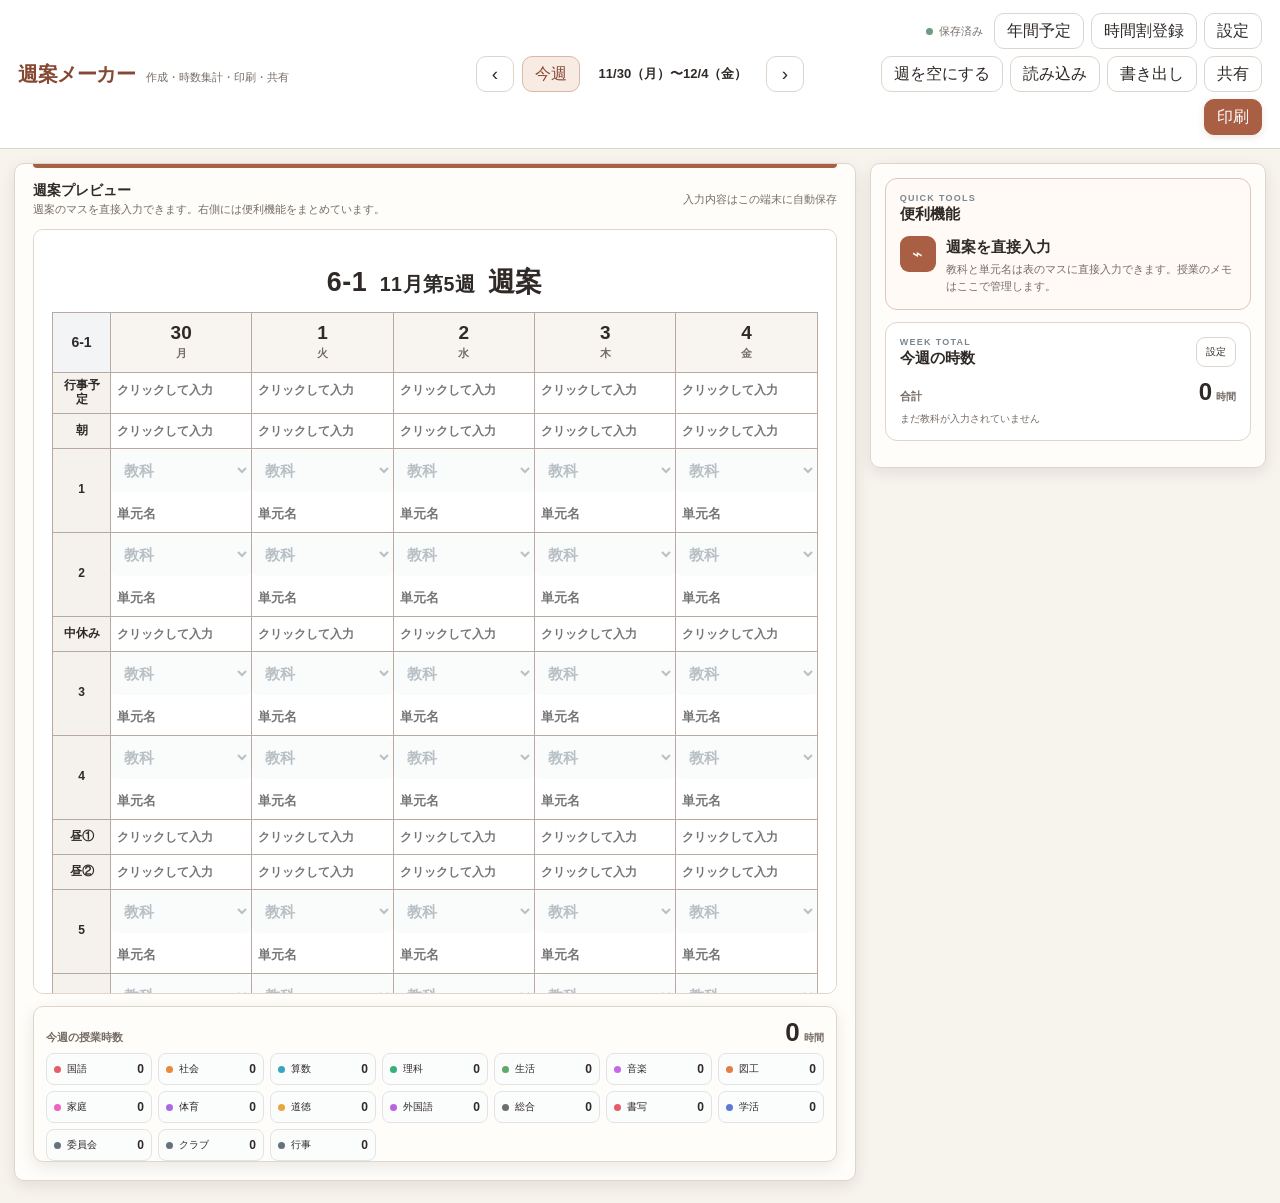
==== index.html @ 14946fae "年間予定ボタンと登録画面を追加" ====
<!DOCTYPE html>
<html lang="ja">
<head>
  <meta charset="UTF-8">
  <link rel="stylesheet" href="https://tt-sensei.github.io/edu-effects/css/edu-effects.css">
  <link rel="stylesheet" href="https://tt-sensei.github.io/edu-effects/css/edu-editorial.css">
  <link rel="stylesheet" href="https://tt-sensei.github.io/edu-effects/css/edu-decorations.css">
  <meta name="viewport" content="width=device-width, initial-scale=1.0">
  <meta name="description" content="先生のための週案作成・時数集計・印刷・共有・保存ツール">
  <title>週案メーカー | TT-sensei</title>
  <link rel="stylesheet" href="styles.css">
</head>
<body class="edu-app edu-style-editorial">
  <header class="app-header edu-header">
    <div class="brand">
      <h1>週案メーカー</h1>
      <span>作成・時数集計・印刷・共有</span>
    </div>

    <div class="week-nav" aria-label="週の移動">
      <button id="prevWeek" class="arrow" type="button" aria-label="前の週">‹</button>
      <button id="todayButton" class="today" type="button">今週</button>
      <div id="currentWeekLabel" class="week-label">読み込み中</div>
      <button id="nextWeek" class="arrow" type="button" aria-label="次の週">›</button>
    </div>

    <div class="header-actions">
      <span class="status-dot"><span id="saveStatus">保存済み</span></span>
      <button id="annualButton" class="header-button" type="button">年間予定</button>
      <button id="timetableButton" class="header-button" type="button">時間割登録</button>
      <button id="openSettingsHeader" class="header-button" type="button">設定</button>
      <button id="newWeekButton" class="header-button" type="button">週を空にする</button>
      <button id="importButton" class="header-button" type="button">読み込み</button>
      <button id="exportButton" class="header-button" type="button">書き出し</button>
      <button id="shareButton" class="header-button" type="button">共有</button>
      <button id="printButton" class="header-button primary" type="button">印刷</button>
      <input id="importInput" type="file" accept=".json,application/json" hidden>
    </div>
  </header>

  <main class="workspace">
    <section class="preview-panel edu-card" aria-label="週案プレビュー">
      <div class="preview-top">
        <div>
          <h2>週案プレビュー</h2>
          <p>週案のマスを直接入力できます。右側には便利機能をまとめています。</p>
        </div>
        <div class="preview-tools">入力内容はこの端末に自動保存</div>
      </div>

      <div id="planPreview" class="plan-preview-wrap"></div>
      <div id="summaryArea" class="summary-area"></div>
    </section>

    <aside class="settings-panel edu-card" aria-label="便利機能">
      <div id="editorPanel" class="editor-panel"></div>
    </aside>
  </main>

  <div id="timetableModal" class="timetable-modal hidden"></div>

  <div id="settingsModal" class="settings-modal hidden" role="dialog" aria-modal="true" aria-labelledby="settingsTitle">
    <div id="settingsContent" class="settings-dialog"></div>
  </div>

  <div id="annualModal" class="settings-modal hidden" role="dialog" aria-modal="true" aria-labelledby="annualTitle">
    <div id="annualContent" class="settings-dialog"></div>
  </div>

  <div id="shareModal" class="share-modal hidden" role="dialog" aria-modal="true" aria-labelledby="shareTitle">
    <div class="share-dialog">
      <div class="selection-card-head">
        <div>
          <span class="eyebrow">SHARE</span>
          <h2 id="shareTitle">この週案を共有</h2>
        </div>
        <button id="shareClose" class="ghost-button" type="button">閉じる</button>
      </div>
      <p>共有URLには、現在の週案データを含めています。相手がURLを開くと、その内容を表示できます。</p>
      <textarea id="shareURL" class="share-url" readonly></textarea>
      <div class="dialog-actions">
        <button id="shareCopy" class="header-button primary" type="button">URLをコピー</button>
      </div>
    </div>
  </div>

  <script src="js/data.js"></script>
  <script src="js/state.js"></script>
  <script src="js/render.js"></script>
  <script src="js/editor.js"></script>
  <script src="js/timetable.js"></script>
  <script src="js/file.js"></script>
  <script src="js/share.js"></script>
  <script src="js/app.js"></script>
</body>
</html>
---- styles.css ----
:root {
  --bg: var(--edu-bg, #f7f3ed);
  --panel: var(--edu-surface, #fffdf9);
  --panel-soft: var(--edu-primary-soft, #f8ebe4);
  --ink: var(--edu-ink, #2f2a27);
  --muted: var(--edu-muted, #756c66);
  --line: var(--edu-line, #ded5cc);
  --line-strong: #b8aaa0;
  --accent: var(--edu-primary, #a95f43);
  --accent-dark: var(--edu-primary-dark, #854833);
  --accent-soft: var(--edu-primary-soft, #f8ebe4);
  --focus: #fbf1eb;
  --radius: var(--edu-radius-md, 10px);
  --shadow: var(--edu-shadow-md, 0 5px 15px rgb(58 45 35 / 10%));
}

* { box-sizing: border-box; }

html, body {
  margin: 0;
  min-height: 100%;
  background: var(--bg);
  color: var(--ink);
  font-family: -apple-system, BlinkMacSystemFont, "Hiragino Kaku Gothic ProN", "Yu Gothic", "YuGothic", Meiryo, sans-serif;
}

body { min-width: 320px; }

button, input, select, textarea {
  font: inherit;
}

button { cursor: pointer; }

.app-header {
  color: var(--ink);
  position: sticky;
  top: 0;
  z-index: 20;
  display: grid;
  grid-template-columns: 1fr auto 1fr;
  align-items: center;
  gap: 16px;
  padding: 13px 18px;
  background: rgba(255,255,255,0.96);
  border-bottom: 1px solid var(--line);
  backdrop-filter: blur(12px);
}

.brand {
  display: flex;
  align-items: baseline;
  gap: 10px;
  min-width: 0;
}

.brand h1 {
  margin: 0;
  font-size: 20px;
  letter-spacing: -.02em;
  color: var(--accent-dark);
}

.brand span {
  color: var(--muted);
  font-size: 11px;
}

.week-nav {
  display: flex;
  align-items: center;
  gap: 8px;
}

.week-nav button,
.header-button {
  border: 1px solid var(--line);
  background: #fff;
  color: var(--ink);
  border-radius: 10px;
  min-height: 36px;
  padding: 0 12px;
}

.week-nav .arrow {
  width: 38px;
  padding: 0;
  font-size: 19px;
}

.week-nav .week-label {
  min-width: 170px;
  text-align: center;
  font-size: 13px;
  font-weight: 700;
}

.week-nav .today.active {
  color: var(--accent-dark);
  background: var(--accent-soft);
  border-color: #d8b9a7;
}

.header-actions {
  justify-self: end;
  display: flex;
  gap: 7px;
  flex-wrap: wrap;
  justify-content: end;
}

.header-button.primary {
  background: var(--accent);
  color: #fff;
  border-color: var(--accent);
  box-shadow: 0 2px 7px rgb(133 72 51 / 15%);
}

.header-button:hover,
.week-nav button:hover {
  border-color: #c7b6aa;
  background: #fffaf6;
}

.header-button.primary:hover {
  background: var(--accent-dark);
  border-color: var(--accent-dark);
}

.status-dot {
  display: inline-flex;
  align-items: center;
  gap: 6px;
  color: var(--muted);
  font-size: 11px;
  margin-right: 4px;
}

.status-dot::before {
  content: "";
  width: 7px;
  height: 7px;
  border-radius: 50%;
  background: #6b9d7e;
}

.workspace {
  width: min(1800px, calc(100% - 28px));
  margin: 14px auto 22px;
  display: grid;
  grid-template-columns: minmax(0, 2.04fr) minmax(340px, 0.96fr);
  gap: 14px;
  align-items: start;
}

.preview-panel,
.settings-panel {
  min-width: 0;
  background: var(--panel);
  border: 1px solid var(--line);
  border-radius: var(--radius);
  box-shadow: var(--shadow);
}

.preview-panel {
  position: relative;
  padding: 18px;
  overflow: hidden;
}

.preview-panel::before {
  content: "";
  position: absolute;
  top: 0;
  left: 18px;
  right: 18px;
  height: 4px;
  border-radius: 0 0 5px 5px;
  background: var(--accent);
}

.preview-panel > * {
  position: relative;
  z-index: 1;
}

.preview-top {
  display: flex;
  justify-content: space-between;
  gap: 12px;
  align-items: center;
  margin-bottom: 12px;
}

.preview-top h2 {
  margin: 0;
  font-size: 14px;
}

.preview-top p {
  margin: 2px 0 0;
  color: var(--muted);
  font-size: 11px;
}

.preview-tools {
  color: var(--muted);
  font-size: 11px;
}

.plan-preview-wrap {
  overflow: auto;
  max-height: calc(100vh - 135px);
  border: 1px solid var(--line);
  border-radius: 10px;
  background: var(--panel);
  box-shadow: inset 0 0 0 1px rgb(255 255 255 / 35%);
}

.print-sheet {
  width: 100%;
  margin: 0 auto;
  background: #fff;
  padding: 18px;
  border-radius: 8px;
}

.plan-heading {
  position: relative;
  padding: 4px 8px 14px;
}

.plan-heading h1 {
  margin: 0;
  text-align: center;
  font-size: clamp(24px, 2.1vw, 42px);
  line-height: 1.15;
  letter-spacing: .02em;
  font-weight: 800;
}

.plan-heading h1 span {
  font-size: .73em;
  font-weight: 600;
  margin: 0 .22em;
}

.plan-heading h1 strong {
  font-weight: 800;
}

.plan-kicker {
  min-height: 15px;
  color: var(--muted);
  font-size: 11px;
  text-align: left;
}

.teacher-name {
  text-align: right;
  color: var(--muted);
  font-size: 11px;
  margin-top: 2px;
}

.table-wrap {
  width: 100%;
  overflow: auto;
}

.weekly-table {
  border-collapse: collapse;
  width: 100%;
  table-layout: fixed;
  min-width: 760px;
  background: #fff;
}

.weekly-table th,
.weekly-table td {
  border: 1px solid var(--line-strong);
  padding: 0;
}

.corner-head {
  width: 58px;
  background: #f2f4f5;
}

.plan-mini-title {
  font-size: 14px;
  font-weight: 800;
}

.date-head {
  height: 60px;
  background: #f8f5f1;
}

.date-number {
  font-size: 19px;
  font-weight: 800;
  line-height: 1.05;
}

.date-week {
  color: var(--muted);
  font-size: 11px;
  margin-top: 3px;
  font-weight: 700;
}

.row-label {
  width: 58px;
  background: #f5f1ec;
  font-size: 12px;
  font-weight: 800;
  vertical-align: middle;
  text-align: center;
  line-height: 1.15;
  padding: 6px !important;
}

.plan-row {
  min-height: 66px;
}

.row-event .plan-cell,
.row-notice .plan-cell { min-height: 60px; }

.row-morning .plan-cell,
.row-break .plan-cell,
.row-lunch1 .plan-cell,
.row-lunch2 .plan-cell { min-height: 46px; }

.row-lesson .plan-cell { height: 84px; }

.row-items .plan-cell { height: 68px; }

.row-time .plan-cell { height: 48px; }

.plan-cell {
  position: relative;
  vertical-align: top;
  background: #fff;
  transition: background .12s, box-shadow .12s;
}

.cell-click-area {
  position: relative;
  min-height: 100%;
  height: 100%;
  padding: 7px 8px;
}

.plan-cell:hover {
  background: #fbfcfd;
}

.plan-cell.selected-cell {
  background: var(--focus);
  box-shadow: inset 0 0 0 2px var(--accent);
  z-index: 1;
}

.cell-main-line {
  min-height: 23px;
}

.subject-pill {
  display: inline-flex;
  align-items: center;
  justify-content: center;
  min-height: 24px;
  max-width: 96%;
  padding: 2px 10px;
  border-radius: 999px;
  border: 1px solid color-mix(in srgb, var(--subject-color), #ffffff 70%);
  background: color-mix(in srgb, var(--subject-color), #ffffff 90%);
  color: var(--subject-color);
  font-size: 12px;
  font-weight: 800;
  white-space: nowrap;
}

.unit-name {
  margin-top: 6px;
  font-size: 13px;
  line-height: 1.35;
  font-weight: 700;
  overflow-wrap: anywhere;
}

.lesson-note {
  margin-top: 3px;
  color: var(--muted);
  font-size: 10px;
  line-height: 1.35;
  overflow-wrap: anywhere;
}

.text-value,
.time-value {
  font-size: 13px;
  line-height: 1.45;
  font-weight: 650;
  white-space: normal;
  overflow-wrap: anywhere;
}

.time-value {
  text-align: center;
  font-size: 17px;
  font-weight: 800;
}

.placeholder {
  color: #aab2b8;
  font-weight: 500;
}

.cell-plus {
  position: absolute;
  top: 5px;
  right: 6px;
  color: #aeb6bb;
  font-size: 13px;
  opacity: 0;
  transition: opacity .12s;
}

.plan-cell:hover .cell-plus,
.plan-cell.selected-cell .cell-plus {
  opacity: 1;
}

.notice-footer {
  position: relative;
  display: block;
  min-height: 190px;
  margin-top: 18px;
  padding: 18px 22px 22px;
  border: 1px solid #d7c0b1;
  border-radius: 8px 12px 8px 3px;
  background: #fffaf1;
  box-shadow: 0 5px 14px rgb(58 45 35 / 8%);
  cursor: pointer;
}

.notice-board::before {
  content: "";
  position: absolute;
  top: 0;
  left: 20px;
  right: 20px;
  height: 4px;
  border-radius: 0 0 5px 5px;
  background: var(--accent);
}

.notice-board-head {
  display: flex;
  align-items: end;
  justify-content: space-between;
  gap: 14px;
  margin-bottom: 14px;
  padding-bottom: 10px;
  border-bottom: 1px solid #ead8cb;
}

.notice-board-head h2 {
  margin: 2px 0 0;
  color: var(--accent-dark);
  font-size: 19px;
  line-height: 1.15;
}

.notice-board-action {
  color: var(--muted);
  font-size: 10px;
  font-weight: 700;
}

.notice-footer-body {
  min-height: 105px;
  padding: 8px 2px;
  font-size: 17px;
  line-height: 1.85;
  font-weight: 650;
  overflow-wrap: anywhere;
}

.notice-footer-body .placeholder {
  color: #a89486;
  font-weight: 550;
}

.notice-plus {
  display: none;
}

.count-row .row-label {
  background: var(--accent-dark);
  color: #fff;
}

.count-cell {
  background: #f7f8f9;
}

.count-summary {
  min-height: 44px;
  display: flex;
  align-items: center;
  gap: 8px;
  padding: 7px 10px;
  flex-wrap: wrap;
}

.count-chip {
  display: inline-flex;
  align-items: center;
  gap: 5px;
  padding: 4px 7px;
  border: 1px solid #d9dee2;
  border-radius: 999px;
  background: #fff;
  font-size: 10px;
  font-weight: 750;
}

.count-dot {
  width: 7px;
  height: 7px;
  border-radius: 50%;
}

.count-total {
  margin-left: auto;
  font-size: 12px;
  font-weight: 850;
}

.count-empty {
  color: var(--muted);
  font-size: 10px;
}

.settings-panel {
  position: sticky;
  top: 77px;
  max-height: calc(100vh - 99px);
  overflow: auto;
}

.editor-panel {
  padding: 14px;
}

.selection-card,
.settings-section {
  border: 1px solid var(--line);
  border-radius: 12px;
  background: #fff;
  padding: 14px;
  margin-bottom: 12px;
}

.selection-card {
  background: #fffaf5;
  border-color: #dcc7b9;
}

.selection-card.empty-selection {
  display: flex;
  gap: 12px;
  align-items: flex-start;
  background: #f8f1ea;
}

.selection-icon {
  width: 36px;
  height: 36px;
  border-radius: 9px;
  display: grid;
  place-items: center;
  background: var(--accent);
  color: #fff;
  font-size: 18px;
  flex: 0 0 auto;
}

.selection-card h2,
.settings-section h2 {
  margin: 2px 0 0;
  font-size: 15px;
}

.selection-card p,
.input-help {
  margin: 7px 0 0;
  color: var(--muted);
  font-size: 11px;
  line-height: 1.55;
}

.selection-card-head,
.section-heading {
  display: flex;
  align-items: flex-start;
  justify-content: space-between;
  gap: 10px;
  margin-bottom: 12px;
}

.eyebrow {
  display: block;
  color: #7a8790;
  font-size: 9px;
  letter-spacing: .14em;
  font-weight: 850;
}

.mini-help {
  color: var(--muted);
  font-size: 10px;
  padding-top: 11px;
}

.ghost-button,
.secondary-button {
  border: 1px solid var(--line);
  border-radius: 9px;
  background: #fff;
  color: var(--ink);
  padding: 7px 9px;
  font-size: 10px;
}

.secondary-button {
  width: 100%;
  margin-top: 2px;
  background: var(--accent-soft);
  border-color: #c2d0d8;
  font-weight: 750;
}

.field {
  display: block;
  margin-bottom: 10px;
}

.field > span {
  display: block;
  color: #5f6a72;
  font-size: 10px;
  font-weight: 750;
  margin-bottom: 5px;
}

.field input,
.field select,
.field textarea {
  width: 100%;
  border: 1px solid #c9d0d5;
  border-radius: 9px;
  background: #fff;
  color: var(--ink);
  padding: 9px 10px;
  outline: none;
}

.field textarea {
  resize: vertical;
  min-height: 72px;
  line-height: 1.5;
}

.field input:focus,
.field select:focus,
.field textarea:focus {
  border-color: #7895a6;
  box-shadow: 0 0 0 3px rgba(120, 149, 166, .13);
}

.form-grid {
  display: grid;
  gap: 8px;
}

.form-grid.two {
  grid-template-columns: 1fr 1fr;
}

.weekday-grid {
  display: grid;
  grid-template-columns: repeat(7, 1fr);
  gap: 6px;
}

.toggle-chip {
  display: block;
}

.toggle-chip input {
  position: absolute;
  opacity: 0;
  pointer-events: none;
}

.toggle-chip span {
  display: flex;
  align-items: center;
  justify-content: center;
  min-height: 34px;
  border: 1px solid #d1d7db;
  border-radius: 8px;
  background: #fff;
  font-size: 11px;
  font-weight: 750;
  color: #606b73;
}

.toggle-chip input:checked + span {
  background: var(--accent);
  border-color: var(--accent);
  color: #fff;
}

.period-quick {
  display: flex;
  align-items: center;
  gap: 5px;
  flex-wrap: wrap;
  margin-bottom: 9px;
}

.period-quick > span {
  margin-right: 3px;
  color: var(--muted);
  font-size: 10px;
  font-weight: 700;
}

.quick-button {
  border: 1px solid #d2d8dc;
  background: #fff;
  border-radius: 999px;
  padding: 5px 8px;
  font-size: 9px;
  color: #5f6a72;
}

.quick-button.active {
  background: var(--accent-soft);
  border-color: #adc0cb;
  color: var(--accent);
  font-weight: 800;
}

.row-settings {
  display: grid;
  gap: 5px;
}

.row-setting {
  display: grid;
  grid-template-columns: minmax(0, 1fr) 100px;
  gap: 6px;
  align-items: center;
  padding: 5px 0;
  border-bottom: 1px solid #edf0f2;
}

.row-setting:last-child { border-bottom: 0; }

.row-setting-main {
  display: flex;
  align-items: center;
  gap: 8px;
  min-width: 0;
  font-size: 11px;
  font-weight: 700;
}

.row-setting-main input,
.check-line input {
  width: 16px;
  height: 16px;
  accent-color: var(--accent);
}

.row-fixed-label {
  color: var(--muted);
  font-size: 10px;
  text-align: right;
}

.row-label-input {
  width: 100%;
  border: 1px solid #d3d9dd;
  border-radius: 7px;
  padding: 5px 6px;
  font-size: 10px;
}

.segmented {
  display: grid;
  grid-template-columns: 1fr 1fr;
  border: 1px solid #d4dadd;
  border-radius: 9px;
  overflow: hidden;
  margin-bottom: 10px;
}

.segmented label {
  position: relative;
}

.segmented input {
  position: absolute;
  opacity: 0;
}

.segmented span {
  display: block;
  padding: 8px;
  text-align: center;
  background: #fff;
  font-size: 11px;
  font-weight: 750;
}

.segmented input:checked + span {
  background: var(--accent);
  color: #fff;
}

.check-line {
  display: flex;
  align-items: center;
  gap: 7px;
  font-size: 11px;
  font-weight: 700;
}

.summary-area {
  margin-top: 12px;
  padding-top: 12px;
  border: 1px solid var(--line);
  border-radius: 10px;
  background: var(--panel);
  padding-inline: 12px;
  box-shadow: var(--shadow);
}

.summary-total {
  display: flex;
  align-items: end;
  justify-content: space-between;
  gap: 12px;
  margin-bottom: 8px;
}

.summary-total span {
  font-size: 11px;
  color: var(--muted);
  font-weight: 700;
}

.summary-total strong {
  font-size: 26px;
  line-height: 1;
}

.summary-total small {
  margin-left: 4px;
  font-size: 10px;
  color: var(--muted);
}

.summary-grid {
  display: grid;
  grid-template-columns: repeat(auto-fill, minmax(92px, 1fr));
  gap: 6px;
}

.summary-item {
  display: flex;
  align-items: center;
  gap: 6px;
  min-height: 32px;
  border: 1px solid #e0e4e7;
  border-radius: 8px;
  padding: 5px 7px;
  background: #fbfcfc;
  font-size: 10px;
}

.summary-item strong {
  margin-left: auto;
  font-size: 12px;
}

.summary-dot {
  width: 7px;
  height: 7px;
  border-radius: 50%;
}

.summary-empty {
  color: var(--muted);
  font-size: 10px;
  padding: 6px 0;
}

.share-modal {
  position: fixed;
  inset: 0;
  z-index: 50;
  display: grid;
  place-items: center;
  padding: 18px;
  background: rgba(24, 31, 36, .48);
}

.share-modal.hidden { display: none; }

.share-dialog {
  width: min(620px, 100%);
  background: #fff;
  border-radius: 14px;
  border: 1px solid var(--line);
  box-shadow: 0 24px 60px rgba(0,0,0,.2);
  padding: 18px;
}

.share-dialog h2 {
  margin: 0;
  font-size: 17px;
}

.share-dialog p {
  color: var(--muted);
  font-size: 11px;
  line-height: 1.55;
}

.share-url {
  width: 100%;
  min-height: 84px;
  padding: 9px;
  border: 1px solid #ccd3d8;
  border-radius: 9px;
  resize: vertical;
  font-size: 10px;
}

.dialog-actions {
  display: flex;
  justify-content: end;
  gap: 7px;
  margin-top: 9px;
}

@media (max-width: 980px) {
  .app-header {
    grid-template-columns: 1fr;
    gap: 9px;
  }

  .header-actions {
    justify-self: start;
    justify-content: start;
  }

  .workspace {
    grid-template-columns: 1fr;
  }

  .settings-panel {
    position: static;
    max-height: none;
  }

  .plan-preview-wrap {
    max-height: none;
  }
}

@media (max-width: 620px) {
  .workspace { width: calc(100% - 14px); }
  .preview-panel { padding: 9px; }
  .print-sheet { padding: 10px; }
  .form-grid.two { grid-template-columns: 1fr; }
  .weekday-grid { grid-template-columns: repeat(4, 1fr); }
  .week-nav .week-label { min-width: 140px; }
}

@media print {
  html,
  body {
    background: #fff;
  }

  .app-header,
  .preview-top,
  .settings-panel,
  .summary-area {
    display: none !important;
  }

  .workspace {
    display: block;
    width: 100%;
    margin: 0;
  }

  .preview-panel {
    border: 0;
    box-shadow: none;
    padding: 0;
  }

  .plan-preview-wrap {
    overflow: visible;
    border: 0;
    max-height: none;
  }

  .print-sheet {
    width: 100%;
    padding: 4mm;
  }

  .plan-heading {
    padding-bottom: 4mm;
  }

  .plan-heading h1 {
    font-size: 23pt;
  }

  .weekly-table {
    min-width: 0;
  }

  .weekly-table th,
  .weekly-table td {
    border-color: #333;
  }

  .row-lesson .plan-cell { height: 23mm; }
  .row-items .plan-cell { height: 18mm; }
  .row-event .plan-cell { min-height: 16mm; }
  .row-morning .plan-cell,
  .row-break .plan-cell,
  .row-lunch1 .plan-cell,
  .row-lunch2 .plan-cell { min-height: 11mm; }
  .row-time .plan-cell { height: 11mm; }

  .subject-pill {
    -webkit-print-color-adjust: exact;
    print-color-adjust: exact;
  }

  .cell-plus,
  .notice-plus,
  .placeholder {
    display: none;
  }

  .unit-name {
    font-size: 10pt;
  }

  .lesson-note,
  .text-value {
    font-size: 8pt;
  }

  .time-value { font-size: 10pt; }

  .notice-footer {
    min-height: 36mm;
    margin-top: 5mm;
    padding: 5mm 6mm;
    box-shadow: none;
  }

  .notice-board-head {
    margin-bottom: 3mm;
    padding-bottom: 2.5mm;
  }

  .notice-board-head h2 {
    font-size: 14pt;
  }

  .notice-board-action {
    display: none;
  }

  .notice-footer-body {
    min-height: 22mm;
    padding: 1mm 0;
    font-size: 11pt;
    line-height: 1.7;
  }

  @page {
    size: A4 portrait;
    margin: 7mm;
  }

  html[data-orientation="landscape"] .print-sheet {
    padding: 2mm;
  }

  html[data-orientation="landscape"] .weekly-table {
    font-size: 9pt;
  }

  html[data-orientation="landscape"] .row-lesson .plan-cell {
    height: 20mm;
  }

  html[data-orientation="landscape"] .plan-heading h1 {
    font-size: 22pt;
  }

}


@media (prefers-reduced-motion: reduce) {
  .header-button:hover,
  .week-nav button:hover {
    transform: none;
  }
}


.timetable-modal {
  position: fixed;
  inset: 0;
  z-index: 80;
  display: grid;
  place-items: center;
  padding: 20px;
  background: rgb(47 42 39 / 45%);
}

.timetable-modal.hidden {
  display: none;
}

.timetable-dialog {
  width: min(1080px, 100%);
  max-height: min(820px, calc(100vh - 40px));
  overflow: auto;
  border: 1px solid #d8c9bb;
  border-radius: 14px;
  background: #fffdf9;
  box-shadow: 0 24px 70px rgb(58 45 35 / 20%);
  padding: 18px;
}

.timetable-head {
  display: flex;
  align-items: flex-start;
  justify-content: space-between;
  gap: 16px;
  padding-bottom: 14px;
  border-bottom: 1px solid var(--line);
}

.timetable-head h2 {
  margin: 2px 0 0;
  font-size: 19px;
  color: var(--accent-dark);
}

.timetable-head p {
  margin: 5px 0 0;
  color: var(--muted);
  font-size: 11px;
}

.timetable-note {
  display: flex;
  gap: 8px;
  align-items: center;
  flex-wrap: wrap;
  margin: 12px 0;
  padding: 10px 12px;
  border-left: 3px solid var(--accent);
  background: #fbf3ee;
  color: #5f544e;
  font-size: 11px;
}

.timetable-note span {
  color: var(--muted);
}

.timetable-table-wrap {
  overflow: auto;
  border: 1px solid var(--line);
  border-radius: 10px;
  background: #fff;
}

.timetable-table {
  width: 100%;
  min-width: 760px;
  border-collapse: collapse;
  table-layout: fixed;
}

.timetable-table th,
.timetable-table td {
  border: 1px solid #d8cfc8;
  padding: 0;
}

.timetable-table thead th {
  height: 44px;
  background: #f5efe9;
  font-size: 12px;
  font-weight: 800;
}

.timetable-table thead th:first-child {
  width: 78px;
}

.timetable-period {
  width: 78px;
  background: #f7f4f0;
  text-align: center;
  font-size: 10px;
  font-weight: 800;
}

.timetable-select {
  width: 100%;
  min-height: 50px;
  border: 0;
  border-radius: 0;
  padding: 6px 8px;
  background: #fffdf9;
  color: var(--ink);
  text-align: center;
  font-size: 12px;
  font-weight: 750;
  outline: none;
}

.timetable-select:focus {
  background: #fff4eb;
  box-shadow: inset 0 0 0 2px var(--accent);
}

.timetable-foot {
  display: flex;
  align-items: center;
  justify-content: space-between;
  gap: 14px;
  margin-top: 14px;
  padding-top: 12px;
  border-top: 1px solid var(--line);
}

.timetable-foot-note {
  color: var(--muted);
  font-size: 10px;
}

.timetable-actions {
  display: flex;
  gap: 7px;
  flex-wrap: wrap;
  justify-content: flex-end;
}

@media (max-width: 700px) {
  .timetable-dialog {
    padding: 12px;
  }

  .timetable-head,
  .timetable-foot {
    flex-direction: column;
    align-items: stretch;
  }

  .timetable-actions .header-button {
    flex: 1 1 auto;
  }
}

@media (prefers-reduced-motion: reduce) {
  .timetable-modal *,
  .timetable-dialog * {
    animation: none !important;
    transition: none !important;
  }
}


/* Direct weekly-plan editing ----------------------------------------- */
.inline-lesson {
  display: grid;
  gap: 3px;
  height: 100%;
}
.inline-edit {
  width: 100%;
  min-width: 0;
  border: 1px solid transparent;
  border-radius: 6px;
  background: transparent;
  color: var(--ink);
  padding: 3px 5px;
  outline: none;
}
.inline-edit:hover {
  border-color: #d9d2cc;
  background: #fffdfb;
}
.inline-edit:focus {
  border-color: var(--accent);
  background: #fff;
  box-shadow: 0 0 0 2px var(--accent-soft);
}
.inline-subject {
  min-height: 27px;
  color: var(--subject-color, var(--muted));
  background: color-mix(in srgb, var(--subject-color, #b8c0c5), #ffffff 93%);
  font-size: 11px;
  font-weight: 800;
}
.inline-unit {
  min-height: 29px;
  font-size: 12px;
  font-weight: 750;
}
.inline-note {
  min-height: 24px;
  font-size: 10px;
  color: var(--muted);
}
.inline-text {
  min-height: 34px;
  font-size: 12px;
  font-weight: 650;
}
.inline-time {
  width: 100%;
  min-height: 40px;
  text-align: center;
  font-size: 16px;
  font-weight: 800;
}
.print-lesson,
.print-text,
.print-time {
  display: none;
}

.plan-cell:focus-within {
  background: var(--focus);
  box-shadow: inset 0 0 0 2px var(--accent);
}
.selected-cell .inline-edit {
  background: #fff;
}

.subject-quick-grid {
  display: grid;
  grid-template-columns: repeat(3, minmax(0, 1fr));
  gap: 5px;
}
.subject-quick {
  min-height: 34px;
  border: 1px solid color-mix(in srgb, var(--subject-color, #aeb6bb), #ffffff 72%);
  border-radius: 8px;
  background: color-mix(in srgb, var(--subject-color, #aeb6bb), #ffffff 94%);
  color: var(--subject-color, var(--ink));
  font-size: 10px;
  font-weight: 800;
}
.subject-quick:hover,
.subject-quick.active {
  border-color: var(--subject-color, var(--accent));
  background: color-mix(in srgb, var(--subject-color, #a95f43), #ffffff 82%);
}
.subject-quick.active {
  box-shadow: inset 0 0 0 2px var(--subject-color, var(--accent));
}
.selected-cell-label {
  margin: -4px 0 9px;
  color: var(--muted);
  font-size: 10px;
  font-weight: 750;
}
.quick-tool-actions {
  display: grid;
  gap: 6px;
  margin-top: 9px;
}
.block-button { width: 100%; }
.empty-selection.compact {
  display: flex;
  gap: 10px;
  align-items: flex-start;
}
.empty-selection.compact p {
  margin: 4px 0 0;
}

.inline-notice {
  display: block;
  width: 100%;
  min-height: 118px;
  resize: vertical;
  border: 1px solid #ddcdbf;
  border-radius: 7px;
  background: #fffdf8;
  color: var(--ink);
  padding: 10px 11px;
  font-size: 15px;
  line-height: 1.7;
  outline: none;
}
.inline-notice:focus {
  border-color: var(--accent);
  box-shadow: 0 0 0 3px rgb(169 95 67 / 12%);
}
.notice-footer-body {
  display: none;
}

/* Settings ------------------------------------------------------------ */
.settings-modal {
  position: fixed;
  inset: 0;
  z-index: 90;
  display: grid;
  place-items: center;
  padding: 18px;
  background: rgb(47 42 39 / 45%);
}
.settings-modal.hidden { display: none; }
.settings-dialog {
  width: min(760px, 100%);
  max-height: calc(100vh - 36px);
  overflow: auto;
  padding: 18px;
  border: 1px solid #d8c9bb;
  border-radius: 14px;
  background: #fffdf9;
  box-shadow: 0 24px 70px rgb(58 45 35 / 20%);
}
.settings-modal-head {
  display: flex;
  align-items: flex-start;
  justify-content: space-between;
  gap: 14px;
  margin-bottom: 14px;
  padding-bottom: 12px;
  border-bottom: 1px solid var(--line);
}
.settings-modal-head h2 {
  margin: 2px 0 0;
  color: var(--accent-dark);
  font-size: 20px;
}
.settings-modal-head p {
  margin: 5px 0 0;
  color: var(--muted);
  font-size: 11px;
}
.settings-dialog .settings-section { margin-bottom: 10px; }

@media (max-width: 700px) {
  .subject-quick-grid {
    grid-template-columns: repeat(4, minmax(0, 1fr));
  }
  .inline-note {
    display: none;
  }
}

@media print {
  .inline-edit,
  .inline-notice,
  .notice-board-action {
    display: none !important;
  }
  .print-lesson,
  .print-text,
  .print-time {
    display: block;
  }
  .print-note {
    display: block;
    margin-top: 2px;
    color: #555;
    font-size: 8pt;
  }
  .notice-footer-body {
    display: block;
  }
  .notice-footer {
    cursor: default;
  }
  .print-subject {
    display: inline-block;
    min-height: 20px;
    padding: 2px 7px;
    border-left: 4px solid var(--subject-color, #777);
    background: #fff;
    font-size: 9pt;
    font-weight: 800;
  }
  .print-unit {
    margin-top: 4px;
    font-size: 10pt;
    font-weight: 700;
  }
  .print-text {
    font-size: 8pt;
    line-height: 1.45;
    font-weight: 650;
    overflow-wrap: anywhere;
  }
  .print-time {
    text-align: center;
    font-size: 10pt;
    font-weight: 800;
  }
}


/* Final direct-entry tuning ------------------------------------------ */
.inline-subject {
  min-height: 40px;
  padding: 5px 8px;
  font-size: 15px;
  line-height: 1.2;
  font-weight: 850;
}
.inline-unit {
  min-height: 32px;
  font-size: 13px;
}
.inline-lesson {
  gap: 4px;
}
.right-detail-field {
  margin-top: 10px;
}
.summary-mini-total {
  display: flex;
  align-items: baseline;
  justify-content: space-between;
  gap: 10px;
  margin-bottom: 8px;
}
.summary-mini-total span {
  color: var(--muted);
  font-size: 11px;
  font-weight: 700;
}
.summary-mini-total strong {
  font-size: 24px;
  line-height: 1;
}
.summary-mini-total small {
  margin-left: 4px;
  font-size: 10px;
  color: var(--muted);
}
.summary-mini-grid {
  display: grid;
  grid-template-columns: repeat(2, minmax(0, 1fr));
  gap: 5px;
}
.summary-mini-item {
  display: flex;
  align-items: center;
  justify-content: space-between;
  gap: 8px;
  min-height: 30px;
  padding: 4px 7px;
  border: 1px solid #e0e4e7;
  border-radius: 7px;
  background: #fbfcfc;
  font-size: 10px;
}
.summary-mini-item strong {
  font-size: 12px;
}
@media (max-width: 700px) {
  .summary-mini-grid {
    grid-template-columns: 1fr;
  }
}
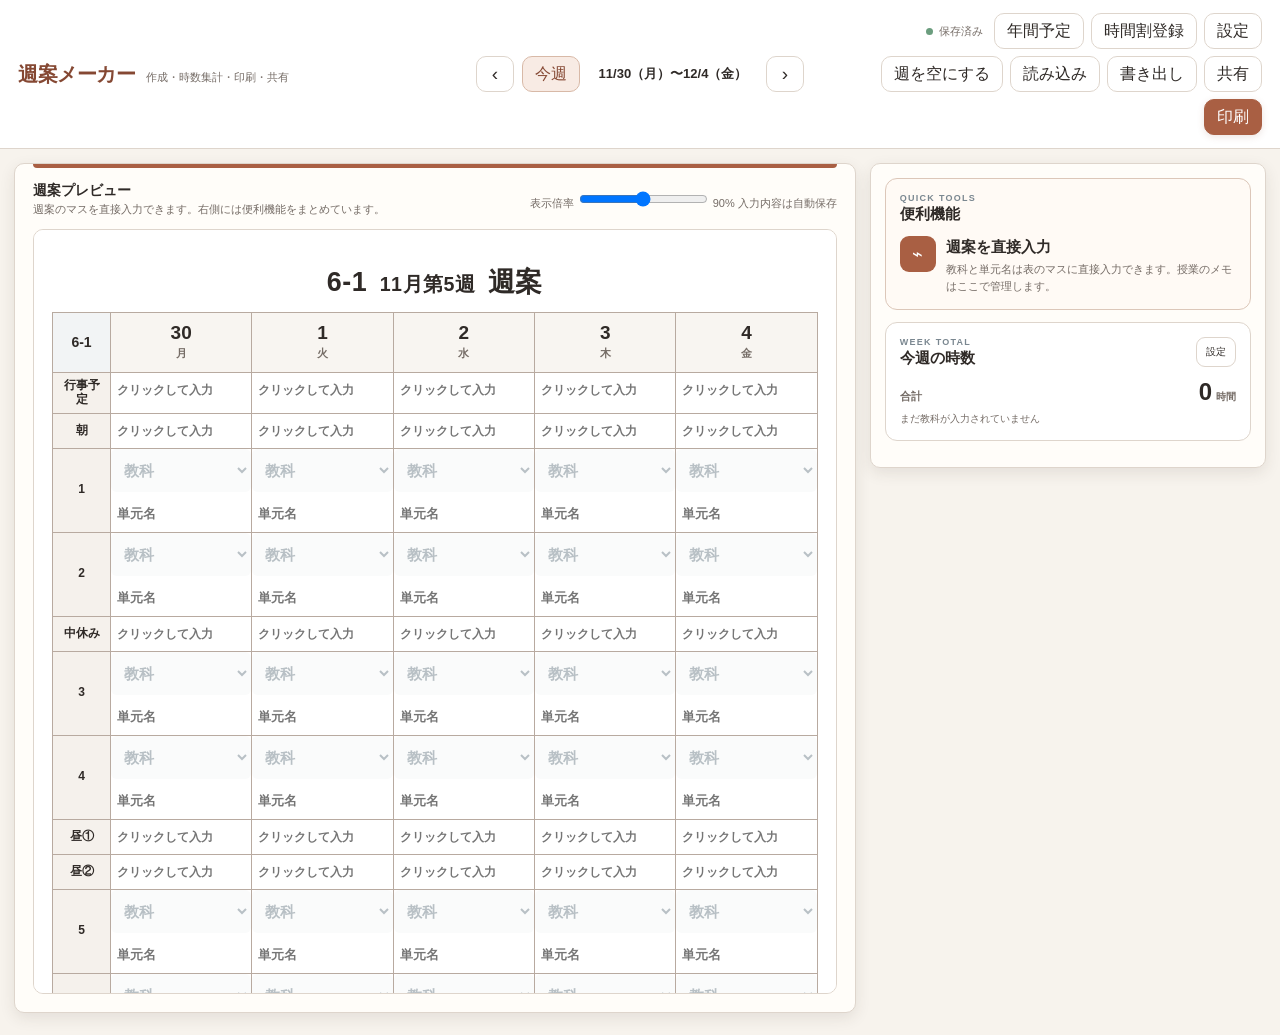
==== commit 8b28ed86: "左プレビューの時数欄を外し表示倍率を追加" ====
--- a/index.html
+++ b/index.html
@@ -46,11 +46,17 @@
           <h2>週案プレビュー</h2>
           <p>週案のマスを直接入力できます。右側には便利機能をまとめています。</p>
         </div>
-        <div class="preview-tools">入力内容はこの端末に自動保存</div>
+        <div class="preview-tools">
+          <label class="preview-zoom-control">
+            <span>表示倍率</span>
+            <input id="previewZoom" type="range" min="70" max="110" step="5" value="90" aria-label="週案プレビューの表示倍率">
+            <output id="previewZoomValue">90%</output>
+          </label>
+          <span class="preview-save-note">入力内容は自動保存</span>
+        </div>
       </div>
 
       <div id="planPreview" class="plan-preview-wrap"></div>
-      <div id="summaryArea" class="summary-area"></div>
     </section>
 
     <aside class="settings-panel edu-card" aria-label="便利機能">
@@ -92,6 +98,7 @@
   <script src="js/timetable.js"></script>
   <script src="js/file.js"></script>
   <script src="js/share.js"></script>
+  <script src="js/drive.js"></script>
   <script src="js/app.js"></script>
 </body>
 </html>
--- a/styles.css
+++ b/styles.css
@@ -294,6 +294,8 @@
 }
 
 .date-head {
+  position: relative;
+  z-index: 5;
   height: 60px;
   background: #f8f5f1;
 }
@@ -1556,6 +1558,20 @@
   min-height: 32px;
   font-size: 13px;
 }
+.annual-derived {
+  margin: 1px 3px 2px;
+  padding: 3px 5px;
+  border-left: 3px solid #b8c8cf;
+  color: #657078;
+  background: #f5f7f8;
+  font-size: 10px;
+  line-height: 1.35;
+  font-weight: 700;
+  overflow-wrap: anywhere;
+}
+.annual-derived + .inline-text {
+  min-height: 30px;
+}
 .inline-lesson {
   gap: 4px;
 }
@@ -1608,3 +1624,362 @@
     grid-template-columns: 1fr;
   }
 }
+
+
+/* Annual schedule / holidays ---------------------------------------- */
+.annual-list {
+  display: grid;
+  gap: 9px;
+}
+
+.annual-item {
+  border: 1px solid var(--line);
+  border-radius: 10px;
+  background: #fff;
+  padding: 11px;
+}
+
+.annual-item-head,
+.annual-item-foot {
+  display: flex;
+  align-items: center;
+  justify-content: space-between;
+  gap: 8px;
+}
+
+.annual-item-head {
+  margin-bottom: 8px;
+}
+
+.annual-item-foot {
+  margin-top: 3px;
+}
+
+.annual-kind {
+  display: inline-flex;
+  align-items: center;
+  min-height: 23px;
+  padding: 3px 8px;
+  border-radius: 999px;
+  font-size: 10px;
+  font-weight: 850;
+  border: 1px solid #d5dadd;
+  background: #f7f8f9;
+  color: #5c6870;
+}
+
+.annual-kind.holiday {
+  border-color: #c8c8c8;
+  background: #eeeeee;
+  color: #4f565b;
+}
+
+.annual-kind.event {
+  background: #fbf3ee;
+  border-color: #dcc7b9;
+  color: var(--accent-dark);
+}
+
+.annual-item-grid,
+.annual-form-grid {
+  display: grid;
+  grid-template-columns: 1fr 1fr 110px minmax(0, 1.4fr);
+  gap: 7px;
+}
+
+.annual-item-grid .field,
+.annual-form-grid .field {
+  margin-bottom: 0;
+}
+
+.annual-name-field {
+  min-width: 0;
+}
+
+.annual-add-section .header-button {
+  margin-top: 2px;
+}
+
+.annual-empty {
+  padding: 15px;
+  border: 1px dashed #cfd5d9;
+  border-radius: 9px;
+  text-align: center;
+  color: var(--muted);
+  font-size: 11px;
+  background: #fafbfb;
+}
+
+/* 祝日は日付ヘッダーを残し、その直下から列いっぱいに表示 */
+.holiday-date-head {
+  position: relative;
+  z-index: 8;
+  color: #4f565b;
+  overflow: visible;
+}
+
+.holiday-band {
+  position: absolute;
+  z-index: 20;
+  top: 0;
+  left: -1px;
+  width: calc(100% + 2px);
+  height: var(--holiday-band-height, 360px);
+  display: flex;
+  align-items: center;
+  justify-content: center;
+  background: rgb(246 246 246 / 78%);
+  border-left: 1px solid #9ea3a7;
+  border-right: 1px solid #9ea3a7;
+  border-bottom: 1px solid #9ea3a7;
+  pointer-events: none;
+}
+
+.holiday-band::before {
+  content: "";
+  position: absolute;
+  inset: 0;
+  background: repeating-linear-gradient(
+    -45deg,
+    rgb(255 255 255 / 18%) 0,
+    rgb(255 255 255 / 18%) 7px,
+    rgb(205 205 205 / 28%) 7px,
+    rgb(205 205 205 / 28%) 10px
+  );
+}
+
+.holiday-band-label {
+  position: relative;
+  z-index: 1;
+  writing-mode: vertical-rl;
+  text-orientation: mixed;
+  white-space: nowrap;
+  padding: 12px 6px;
+  border-radius: 999px;
+  background: rgb(255 255 255 / 94%);
+  border: 1px solid #888e92;
+  color: #4f565b;
+  font-size: clamp(25px, 3vw, 42px);
+  line-height: 1;
+  letter-spacing: .08em;
+  font-weight: 900;
+  box-shadow: 0 2px 10px rgb(0 0 0 / 8%);
+}
+
+.holiday-manual-text {
+  position: relative;
+  z-index: 25;
+  padding: 5px 6px;
+  color: #4f565b;
+  font-size: 10px;
+  line-height: 1.35;
+  font-weight: 700;
+  overflow-wrap: anywhere;
+}
+
+.holiday-day {
+  background: repeating-linear-gradient(
+    -45deg,
+    #ffffff 0,
+    #ffffff 7px,
+    #ededed 7px,
+    #ededed 10px
+  ) !important;
+}
+
+.holiday-day .inline-edit {
+  display: none !important;
+}
+
+.holiday-day.plan-cell {
+  cursor: default;
+}
+
+@media (max-width: 760px) {
+  .annual-item-grid,
+  .annual-form-grid {
+    grid-template-columns: 1fr 1fr;
+  }
+
+  .annual-name-field {
+    grid-column: 1 / -1;
+  }
+}
+
+@media print {
+  .holiday-day {
+    -webkit-print-color-adjust: exact;
+    print-color-adjust: exact;
+    background: repeating-linear-gradient(
+      -45deg,
+      #ffffff 0,
+      #ffffff 6px,
+      #e7e7e7 6px,
+      #e7e7e7 9px
+    ) !important;
+  }
+
+  .holiday-band {
+    --holiday-band-height: 175mm !important;
+    height: var(--holiday-band-height);
+    background: rgb(246 246 246 / 92%);
+    border-color: #777;
+    -webkit-print-color-adjust: exact;
+    print-color-adjust: exact;
+  }
+
+  .holiday-band::before {
+    background: repeating-linear-gradient(
+      -45deg,
+      rgb(255 255 255 / 10%) 0,
+      rgb(255 255 255 / 10%) 6px,
+      rgb(205 205 205 / 23%) 6px,
+      rgb(205 205 205 / 23%) 9px
+    );
+  }
+
+  .holiday-band-label {
+    padding: 9px 5px;
+    border-color: #777;
+    background: rgb(255 255 255 / 94%);
+    font-size: 17pt;
+    box-shadow: none;
+  }
+
+  .holiday-manual-text {
+    font-size: 8pt;
+  }
+}
+
+@media print {
+  .print-sheet {
+    box-sizing: border-box;
+    width: 100%;
+    max-height: 272mm;
+    padding: 2mm 3mm;
+    margin: 0;
+    break-inside: avoid;
+    page-break-inside: avoid;
+  }
+
+  .plan-heading {
+    padding: 1mm 3mm 2.5mm;
+  }
+
+  .plan-heading h1 {
+    font-size: 19pt;
+  }
+
+  .teacher-name,
+  .plan-kicker {
+    font-size: 8pt;
+  }
+
+  .date-head {
+    height: 15mm;
+  }
+
+  .date-number {
+    font-size: 14pt;
+  }
+
+  .date-week {
+    margin-top: 1px;
+    font-size: 8pt;
+  }
+
+  .row-lesson .plan-cell {
+    height: 18mm;
+  }
+
+  .row-event .plan-cell {
+    min-height: 9mm;
+  }
+
+  .row-morning .plan-cell,
+  .row-break .plan-cell,
+  .row-lunch1 .plan-cell,
+  .row-lunch2 .plan-cell {
+    min-height: 7mm;
+  }
+
+  .row-items .plan-cell {
+    height: 13mm;
+  }
+
+  .row-time .plan-cell {
+    height: 8mm;
+  }
+
+  .unit-name {
+    font-size: 8.5pt;
+  }
+
+  .notice-footer {
+    min-height: 30mm;
+    margin-top: 3mm;
+    padding: 3.5mm 4.5mm;
+    break-inside: avoid;
+    page-break-inside: avoid;
+  }
+
+  .notice-board-head {
+    margin-bottom: 2mm;
+    padding-bottom: 1.5mm;
+  }
+
+  .notice-board-head h2 {
+    font-size: 12pt;
+  }
+
+  .notice-footer-body {
+    min-height: 18mm;
+    padding: 0;
+    font-size: 9.5pt;
+    line-height: 1.45;
+  }
+
+  .print-lesson,
+  .print-text,
+  .print-time {
+    line-height: 1.25;
+  }
+
+  .weekly-table {
+    break-inside: avoid;
+    page-break-inside: avoid;
+  }
+
+  .holiday-band {
+    --holiday-band-height: 170mm !important;
+    height: var(--holiday-band-height);
+  }
+}
+
+/* Google Drive link ---------------------------------------------------- */
+.drive-explain {
+  margin: -2px 0 11px;
+  color: var(--muted);
+  font-size: 11px;
+  line-height: 1.55;
+}
+
+.drive-actions {
+  display: flex;
+  gap: 6px;
+}
+
+.drive-actions .secondary-button {
+  width: 100%;
+  margin-top: 0;
+  min-height: 38px;
+}
+
+.drive-note {
+  margin-top: 9px;
+  padding-top: 8px;
+  border-top: 1px solid #edf0f2;
+  color: var(--muted);
+  font-size: 9px;
+  line-height: 1.55;
+}
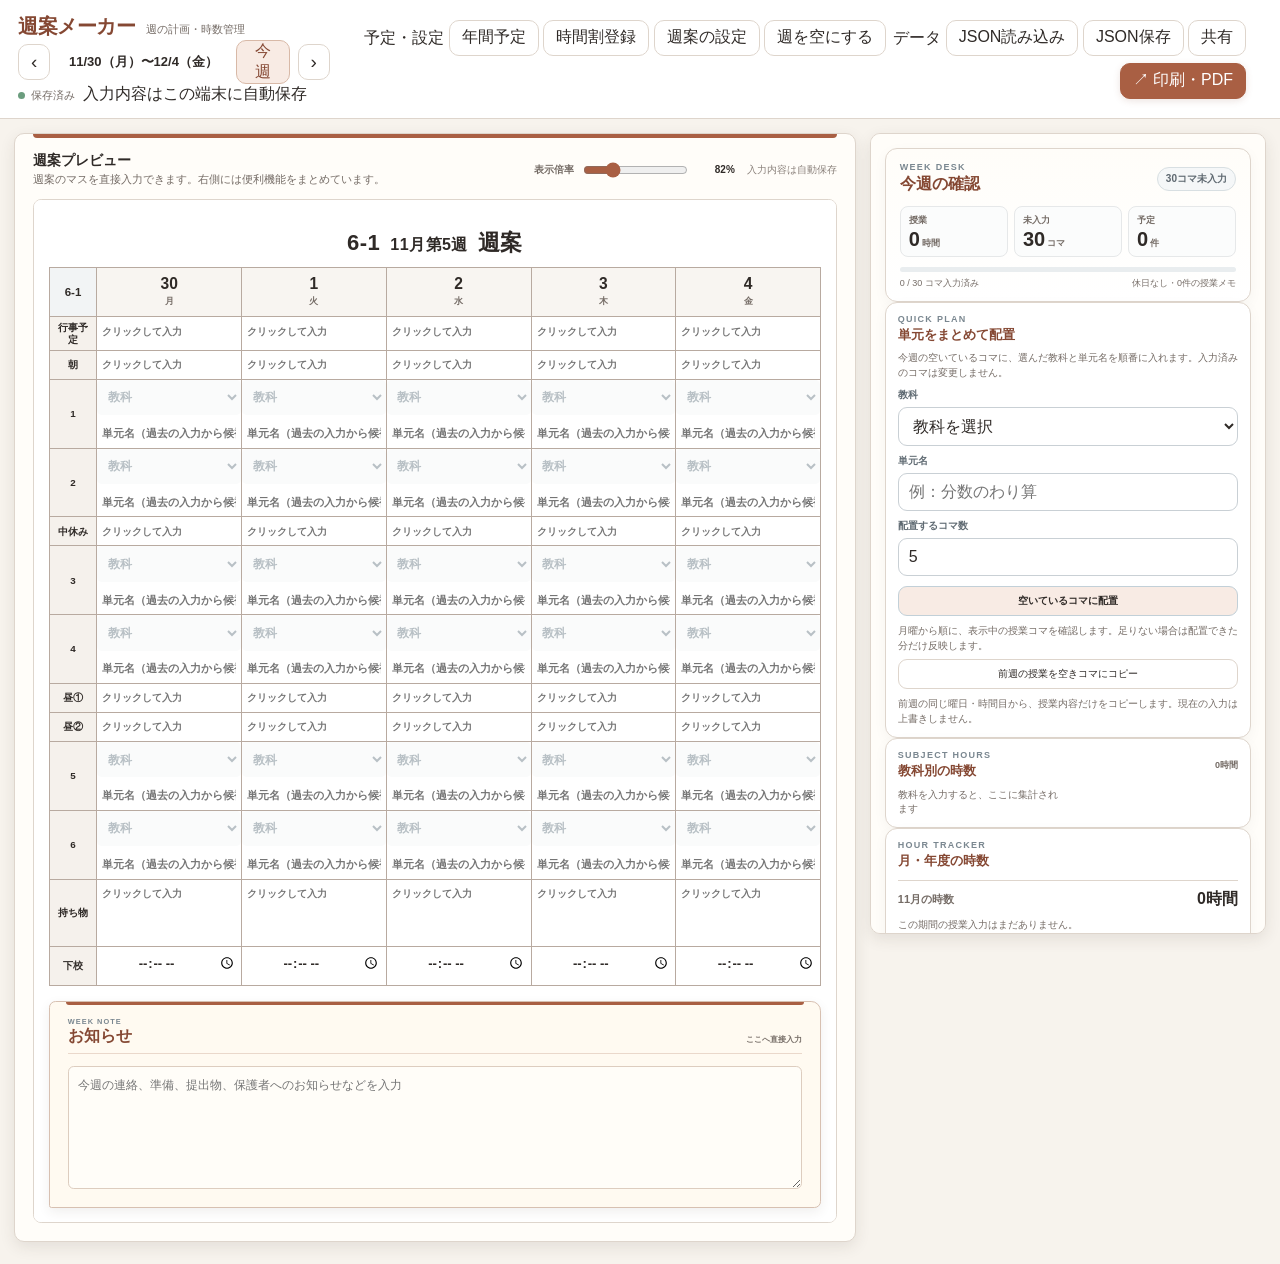
==== commit fb1bf9ee: "Restructure the weekly plan workspace for desktop and tablet" ====
--- a/index.html
+++ b/index.html
@@ -10,33 +10,48 @@
   <meta name="description" content="先生のための週案作成・時数集計・印刷・共有・保存ツール">
   <title>週案メーカー | TT-sensei</title>
   <link rel="stylesheet" href="styles.css">
+  <link rel="stylesheet" href="workspace.css">
 </head>
 <body class="edu-app edu-style-editorial">
   <header class="app-header edu-header">
-    <div class="brand">
-      <h1>週案メーカー</h1>
-      <span>作成・時数集計・印刷・共有</span>
+    <div class="workspace-topline">
+      <div class="brand">
+        <h1>週案メーカー</h1>
+        <span>週の計画・時数管理</span>
+      </div>
+
+      <div class="week-nav" aria-label="週の移動">
+        <button id="prevWeek" class="arrow" type="button" aria-label="前の週">‹</button>
+        <div id="currentWeekLabel" class="week-label">読み込み中</div>
+        <button id="todayButton" class="today" type="button">今週</button>
+        <button id="nextWeek" class="arrow" type="button" aria-label="次の週">›</button>
+      </div>
+
+      <div class="topline-status">
+        <span class="status-dot"><span id="saveStatus">保存済み</span></span>
+        <span class="status-help">入力内容はこの端末に自動保存</span>
+      </div>
     </div>
 
-    <div class="week-nav" aria-label="週の移動">
-      <button id="prevWeek" class="arrow" type="button" aria-label="前の週">‹</button>
-      <button id="todayButton" class="today" type="button">今週</button>
-      <div id="currentWeekLabel" class="week-label">読み込み中</div>
-      <button id="nextWeek" class="arrow" type="button" aria-label="次の週">›</button>
-    </div>
-
-    <div class="header-actions">
-      <span class="status-dot"><span id="saveStatus">保存済み</span></span>
-      <button id="annualButton" class="header-button" type="button">年間予定</button>
-      <button id="timetableButton" class="header-button" type="button">時間割登録</button>
-      <button id="openSettingsHeader" class="header-button" type="button">設定</button>
-      <button id="newWeekButton" class="header-button" type="button">週を空にする</button>
-      <button id="importButton" class="header-button" type="button">読み込み</button>
-      <button id="exportButton" class="header-button" type="button">書き出し</button>
-      <button id="shareButton" class="header-button" type="button">共有</button>
-      <button id="printButton" class="header-button primary" type="button">印刷</button>
-      <input id="importInput" type="file" accept=".json,application/json" hidden>
-    </div>
+    <nav class="header-actions" aria-label="週案の操作">
+      <div class="action-group action-group-planning">
+        <span class="action-group-label">予定・設定</span>
+        <button id="annualButton" class="header-button" type="button">年間予定</button>
+        <button id="timetableButton" class="header-button" type="button">時間割登録</button>
+        <button id="openSettingsHeader" class="header-button" type="button">週案の設定</button>
+        <button id="newWeekButton" class="header-button subtle-destructive" type="button">週を空にする</button>
+      </div>
+      <div class="action-group action-group-data">
+        <span class="action-group-label">データ</span>
+        <button id="importButton" class="header-button" type="button">JSON読み込み</button>
+        <button id="exportButton" class="header-button" type="button">JSON保存</button>
+        <button id="shareButton" class="header-button" type="button">共有</button>
+        <input id="importInput" type="file" accept=".json,application/json" hidden>
+      </div>
+      <div class="action-group action-group-primary">
+        <button id="printButton" class="header-button primary" type="button"><span aria-hidden="true">↗</span> 印刷・PDF</button>
+      </div>
+    </nav>
   </header>
 
   <main class="workspace">
--- a/styles.css
+++ b/styles.css
@@ -205,17 +205,62 @@
 }
 
 .preview-tools {
+  display: flex;
+  align-items: center;
+  justify-content: flex-end;
+  gap: 12px;
   color: var(--muted);
   font-size: 11px;
 }
 
+.preview-zoom-control {
+  display: flex;
+  align-items: center;
+  gap: 7px;
+  white-space: nowrap;
+}
+
+.preview-zoom-control > span {
+  font-size: 10px;
+  font-weight: 750;
+}
+
+.preview-zoom-control input[type="range"] {
+  width: 105px;
+  accent-color: var(--accent);
+}
+
+.preview-zoom-control output {
+  min-width: 38px;
+  text-align: right;
+  font-size: 10px;
+  font-weight: 800;
+  color: var(--ink);
+}
+
+.preview-save-note {
+  color: #8a817b;
+  font-size: 10px;
+}
+
 .plan-preview-wrap {
-  overflow: auto;
-  max-height: calc(100vh - 135px);
+  overflow: visible;
+  max-height: none;
   border: 1px solid var(--line);
   border-radius: 10px;
   background: var(--panel);
   box-shadow: inset 0 0 0 1px rgb(255 255 255 / 35%);
+}
+
+/* 表示倍率は週案表だけでなく、お知らせを含むプレビュー全体に適用 */
+#planPreview {
+  zoom: var(--preview-zoom, .9);
+}
+
+@media print {
+  #planPreview {
+    zoom: 1 !important;
+  }
 }
 
 .print-sheet {
@@ -338,7 +383,7 @@
 
 .row-lesson .plan-cell { height: 84px; }
 
-.row-items .plan-cell { height: 68px; }
+.row-items .plan-cell { height: 82px; }
 
 .row-time .plan-cell { height: 48px; }
 
@@ -992,6 +1037,18 @@
 }
 
 @media (max-width: 620px) {
+  .preview-tools {
+    flex-direction: column;
+    align-items: stretch;
+    gap: 4px;
+  }
+  .preview-zoom-control {
+    justify-content: flex-end;
+  }
+  .preview-save-note {
+    text-align: right;
+  }
+
   .workspace { width: calc(100% - 14px); }
   .preview-panel { padding: 9px; }
   .print-sheet { padding: 10px; }
@@ -1009,7 +1066,10 @@
   .app-header,
   .preview-top,
   .settings-panel,
-  .summary-area {
+  .summary-area,
+  .settings-modal,
+  .timetable-modal,
+  .share-modal {
     display: none !important;
   }
 
@@ -1440,6 +1500,18 @@
   border-color: var(--accent);
   box-shadow: 0 0 0 3px rgb(169 95 67 / 12%);
 }
+
+/* 画面では入力欄だけを表示。印刷用本文との二重表示を防ぐ */
+@media screen {
+  .notice-footer .inline-notice {
+    display: block !important;
+  }
+
+  .notice-footer .notice-footer-body {
+    display: none !important;
+  }
+}
+
 .notice-footer-body {
   display: none;
 }
@@ -1496,15 +1568,18 @@
 }
 
 @media print {
+  .annual-derived,
   .inline-edit,
   .inline-notice,
   .notice-board-action {
     display: none !important;
   }
+
   .print-lesson,
   .print-text,
   .print-time {
-    display: block;
+    display: block !important;
+    visibility: visible !important;
   }
   .print-note {
     display: block;
@@ -1820,8 +1895,7 @@
   }
 
   .holiday-band {
-    --holiday-band-height: 175mm !important;
-    height: var(--holiday-band-height);
+    height: var(--holiday-band-height, 360px);
     background: rgb(246 246 246 / 92%);
     border-color: #777;
     -webkit-print-color-adjust: exact;
@@ -1904,7 +1978,7 @@
   }
 
   .row-items .plan-cell {
-    height: 13mm;
+    height: 17mm;
   }
 
   .row-time .plan-cell {
@@ -1951,8 +2025,7 @@
   }
 
   .holiday-band {
-    --holiday-band-height: 170mm !important;
-    height: var(--holiday-band-height);
+    height: var(--holiday-band-height, 360px);
   }
 }
 
@@ -1983,3 +2056,454 @@
   font-size: 9px;
   line-height: 1.55;
 }
+
+
+/* Week desk ---------------------------------------------------------- */
+.dashboard-hero,.dashboard-section,.dashboard-detail,.dashboard-settings-card{border:1px solid var(--line);border-radius:12px;background:#fff;box-shadow:0 4px 14px rgb(47 42 39 / 4%)}
+.dashboard-hero{padding:13px 14px 11px;background:linear-gradient(180deg,#fffdf9 0%,#fff 100%)}
+.dashboard-hero-head,.dashboard-section-head{display:flex;align-items:center;justify-content:space-between;gap:8px}
+.dashboard-hero h2,.dashboard-section h3{margin:2px 0 0;color:var(--accent-dark)}
+.dashboard-hero h2{font-size:16px}.dashboard-section h3{font-size:13px}
+.dashboard-status{padding:4px 8px;border-radius:999px;border:1px solid #d8dfe2;background:#f5f7f8;color:#5e6870;font-size:10px;font-weight:850}
+.dashboard-status.complete{border-color:#c6ddd0;background:#f0f8f4;color:#347158}
+.dashboard-metrics{display:grid;grid-template-columns:repeat(3,1fr);gap:6px;margin-top:11px}
+.dashboard-metrics>div{padding:7px 8px;border:1px solid #e6e8e9;border-radius:8px;background:#fbfcfc}
+.dashboard-metrics span{display:block;color:var(--muted);font-size:9px;font-weight:750}.dashboard-metrics strong{display:block;margin-top:2px;font-size:20px;line-height:1}.dashboard-metrics small{margin-left:2px;color:var(--muted);font-size:9px}
+.dashboard-progress{height:5px;margin-top:10px;overflow:hidden;border-radius:999px;background:#e9edef}.dashboard-progress span{display:block;height:100%;border-radius:inherit;background:var(--accent)}
+.dashboard-progress-note{display:flex;justify-content:space-between;gap:8px;margin-top:5px;color:var(--muted);font-size:9px}
+.dashboard-section{padding:11px 12px}.dashboard-count-total{color:var(--muted);font-size:9px;font-weight:800}
+.dashboard-subject-grid{display:grid;grid-template-columns:repeat(2,minmax(0,1fr));gap:5px;margin-top:8px}
+.dashboard-subject{display:flex;align-items:center;justify-content:space-between;gap:5px;min-height:29px;padding:4px 7px;border:1px solid #e4e7e9;border-radius:7px;background:#fbfcfc;font-size:10px}
+.dashboard-subject-name{display:flex;align-items:center;min-width:0;gap:5px}.dashboard-subject-name i{width:7px;height:7px;flex:0 0 auto;border-radius:50%}.dashboard-subject strong{font-size:12px}
+.dashboard-two-column{display:grid;grid-template-columns:1.15fr .85fr;gap:12px}
+.dashboard-events{display:grid;gap:5px;margin:8px 0 6px;padding:0;list-style:none}.dashboard-events li{display:flex;align-items:center;gap:6px;font-size:10px;line-height:1.35}
+.dashboard-event-kind{padding:2px 5px;border-radius:5px;background:#f5efe9;color:var(--accent-dark);font-size:8px;font-weight:850}.dashboard-event-kind.holiday{background:#eee;color:#555}
+.dashboard-empty,.dashboard-timetable-status,.dashboard-settings-note{margin:7px 0;color:var(--muted);font-size:10px;line-height:1.5}
+.dashboard-action{width:100%;margin-top:6px}.dashboard-detail,.dashboard-settings-card{box-shadow:none}.dashboard-settings-card{padding:10px 12px}
+@media(max-width:1100px){.dashboard-two-column{grid-template-columns:1fr}}@media(max-width:700px){.dashboard-subject-grid{grid-template-columns:repeat(3,minmax(0,1fr))}}
+
+.dashboard-data-card{padding:11px 12px}
+.dashboard-drive-field{margin-top:8px}
+.dashboard-data-actions{display:grid;grid-template-columns:1.2fr 1fr 1fr;gap:5px;margin-top:7px}
+.dashboard-data-actions button{min-width:0;padding-inline:7px}
+.dashboard-drive-note{margin-top:6px;font-size:9px}
+@media(max-width:700px){.dashboard-data-actions{grid-template-columns:1fr}}
+
+.test-highlight{outline:3px solid #1d4ed8!important;outline-offset:-3px;box-shadow:inset 0 0 0 2px rgba(29,78,216,.16),0 0 0 3px rgba(29,78,216,.12);position:relative;z-index:3}
+.test-highlight-toggle{display:flex;align-items:center;gap:7px;margin:8px 0 2px;padding:8px 10px;border:1px solid var(--line,#d8dde2);border-radius:10px;background:#f7f9fb;font-size:12px;font-weight:700;cursor:pointer}
+.test-highlight-toggle input{width:17px;height:17px;accent-color:#1d4ed8}
+
+/* Shared weekly-plan view -------------------------------------------- */
+body.share-view {
+  background: #fff;
+}
+
+body.share-view .app-header,
+body.share-view .preview-top,
+body.share-view .settings-panel,
+body.share-view .timetable-modal,
+body.share-view .settings-modal,
+body.share-view .share-modal {
+  display: none !important;
+}
+
+body.share-view .workspace {
+  display: block;
+  min-height: 100vh;
+  padding: 0;
+}
+
+body.share-view .preview-panel {
+  width: 100%;
+  min-height: 100vh;
+  border: 0;
+  border-radius: 0;
+  box-shadow: none;
+  padding: 0;
+  background: #fff;
+}
+
+body.share-view #planPreview {
+  --preview-zoom: 1 !important;
+  width: 100%;
+  padding: 0;
+  overflow: visible;
+  pointer-events: none;
+}
+
+body.share-view .plan-preview-wrap {
+  transform: none !important;
+}
+
+body.share-view .plan-cell {
+  cursor: default !important;
+}
+
+body.share-view .plan-cell.selected-cell,
+body.share-view .plan-cell.test-highlight {
+  outline: none !important;
+  box-shadow: none !important;
+}
+
+@media print {
+  body.share-view .preview-panel {
+    min-height: auto;
+  }
+}
+
+
+/* 欠課 -------------------------------------------------------------- */
+.absence-cell {
+  background: repeating-linear-gradient(
+    -45deg,
+    #ffffff 0,
+    #ffffff 7px,
+    #ededed 7px,
+    #ededed 10px
+  ) !important;
+}
+
+.absence-cell .inline-edit {
+  display: none !important;
+}
+
+.absence-cell.plan-cell {
+  cursor: default;
+}
+
+.subject-quick-absence {
+  border-color: #c9ced2;
+  background: #f1f3f4;
+  color: #555d63;
+}
+
+.subject-quick-absence.active {
+  border-color: #7a8389;
+  background: #e3e6e8;
+  color: #2f3539;
+}
+
+@media print {
+  .absence-cell {
+    -webkit-print-color-adjust: exact;
+    print-color-adjust: exact;
+    background: repeating-linear-gradient(
+      -45deg,
+      #ffffff 0,
+      #ffffff 6px,
+      #e7e7e7 6px,
+      #e7e7e7 9px
+    ) !important;
+  }
+}
+
+
+/* 共有URLは閲覧専用。編集・設定・読み込み操作を画面から隠す。 */
+body.share-view .header-actions > :not(#printButton),
+body.share-view .week-nav button,
+body.share-view .settings-panel,
+body.share-view .preview-tools,
+body.share-view .preview-top p {
+  display: none !important;
+}
+
+body.share-view .app-header {
+  display: flex;
+  justify-content: space-between;
+  flex-wrap: wrap;
+}
+
+body.share-view .header-actions {
+  display: flex;
+  justify-self: end;
+}
+
+body.share-view .workspace {
+  display: block;
+  width: min(1800px, calc(100% - 28px));
+}
+
+body.share-view .preview-panel {
+  width: 100%;
+}
+
+body.share-view #planPreview {
+  pointer-events: auto;
+  user-select: text;
+}
+
+body.share-view #planPreview .inline-edit,
+body.share-view #planPreview .inline-notice,
+body.share-view #planPreview .notice-board-action,
+body.share-view #planPreview .annual-derived {
+  display: none !important;
+}
+
+body.share-view #planPreview .print-lesson,
+body.share-view #planPreview .print-text,
+body.share-view #planPreview .print-time,
+body.share-view #planPreview .notice-footer-body {
+  display: block !important;
+  visibility: visible !important;
+}
+
+@media print {
+  body.share-view .app-header {
+    display: none !important;
+  }
+
+  body.share-view .workspace {
+    width: 100%;
+    margin: 0;
+  }
+
+  body.share-view .preview-panel {
+    border: 0;
+    box-shadow: none;
+    padding: 0;
+  }
+}
+
+
+/* Print reliability: allow long weekly plans to flow across A4 pages. */
+@media print {
+  .print-sheet {
+    box-sizing: border-box;
+    width: 100%;
+    max-height: none !important;
+    break-inside: auto !important;
+    page-break-inside: auto !important;
+  }
+
+  .table-wrap {
+    overflow: visible !important;
+  }
+
+  .weekly-table {
+    width: 100%;
+    min-width: 0;
+    break-inside: auto !important;
+    page-break-inside: auto !important;
+  }
+
+  .weekly-table thead {
+    display: table-header-group;
+  }
+
+  .weekly-table tfoot {
+    display: table-footer-group;
+  }
+
+  .weekly-table tr {
+    break-inside: avoid;
+    page-break-inside: avoid;
+  }
+
+  .inline-lesson {
+    display: none !important;
+  }
+
+  .notice-footer {
+    break-inside: auto;
+    page-break-inside: auto;
+  }
+
+  .notice-board-head {
+    break-after: avoid;
+    page-break-after: avoid;
+  }
+
+  .notice-footer-body {
+    orphans: 2;
+    widows: 2;
+  }
+
+  .holiday-band {
+    height: var(--holiday-band-height, 360px);
+  }
+}
+
+/* Flexible schedule rows */
+.settings-explain{margin:0 0 10px;color:var(--muted);font-size:11px;line-height:1.6}.row-setting{display:grid;grid-template-columns:minmax(120px,.9fr) minmax(110px,1fr) auto;align-items:center;gap:7px}.row-setting-main{min-width:0}.row-order-actions{display:flex;align-items:center;gap:3px}.row-order-actions button{min-width:30px;min-height:30px;padding:3px 6px;font-size:11px}.row-order-actions button:disabled{opacity:.35;cursor:not-allowed}.custom-row-actions{display:flex;align-items:center;flex-wrap:wrap;gap:6px;margin-top:10px;padding-top:10px;border-top:1px solid var(--line)}.custom-row-actions>span{width:100%;color:var(--muted);font-size:10px;font-weight:800}.custom-row-actions button{flex:1 1 130px}@media(max-width:620px){.row-setting{grid-template-columns:minmax(90px,1fr) minmax(90px,1fr)}.row-order-actions{grid-column:1/-1;justify-content:flex-end}}
+
+
+/* Bulk lesson placement: compact, clear controls in the week desk. */
+.bulk-unit-card .field{margin-top:8px;margin-bottom:0}.bulk-unit-card .field input,.bulk-unit-card .field select{width:100%;min-width:0}.bulk-unit-card .dashboard-empty{margin:6px 0 8px}.bulk-unit-card .dashboard-action{margin-top:10px}.bulk-unit-card .dashboard-settings-note{margin-bottom:0}
+
+.bulk-unit-card #copyPreviousWeekLessons{margin-top:6px}
+
+
+/* Monthly and school-year lesson-hour tracker */
+.range-count-card{display:grid;gap:10px}.range-count-block{padding-top:8px;border-top:1px solid var(--line)}.range-count-head{display:flex;justify-content:space-between;align-items:center;gap:8px;font-size:11px;color:var(--muted);font-weight:750}.range-count-head strong{font-size:16px;color:var(--ink)}.range-count-grid{display:grid;grid-template-columns:repeat(3,minmax(0,1fr));gap:4px;margin-top:7px}.range-count-item{display:flex;align-items:center;justify-content:space-between;gap:4px;min-width:0;padding:5px 6px;border:1px solid var(--line);border-radius:6px;font-size:10px}.range-count-item span{display:flex;align-items:center;gap:4px;min-width:0;overflow:hidden;text-overflow:ellipsis;white-space:nowrap}.range-count-item i{width:6px;height:6px;flex:0 0 auto;border-radius:50%}.range-count-item strong{font-size:11px}@media(max-width:700px){.range-count-grid{grid-template-columns:repeat(2,minmax(0,1fr))}}
+
+
+/* Move a lesson safely to an empty slot */
+.lesson-move-tool{margin-top:12px;padding:10px;border:1px solid var(--line);border-radius:9px;background:#fbfcfc}.lesson-move-heading{font-size:11px;font-weight:850;color:var(--ink)}.lesson-move-tool>p{margin:5px 0 8px;color:var(--muted);font-size:10px;line-height:1.5}.lesson-move-tool .field{margin:7px 0 0}.lesson-move-tool .field select{width:100%;min-width:0}.lesson-move-tool button{margin-top:9px}
+
+
+/* Annual standard-hours comparison */
+.annual-target-summary{margin-top:12px;padding-top:10px;border-top:1px solid var(--line)}.annual-target-summary-title{font-size:11px;font-weight:850;color:var(--ink);margin-bottom:7px}.annual-target-list{display:grid;gap:8px}.annual-target-row{padding:7px 8px;border:1px solid var(--line);border-radius:8px}.annual-target-head{display:flex;justify-content:space-between;align-items:center;gap:6px;font-size:10px}.annual-target-head>span,.annual-hours-setting>span{display:flex;align-items:center;gap:5px;min-width:0}.annual-target-head i,.annual-hours-setting i{display:inline-block;width:7px;height:7px;flex:0 0 auto;border-radius:50%}.annual-target-head strong{font-size:11px;white-space:nowrap}.annual-target-track{height:5px;margin-top:6px;border-radius:5px;background:#ece9e5;overflow:hidden}.annual-target-track span{display:block;height:100%;border-radius:5px}.annual-target-foot{margin-top:4px;font-size:9px;color:var(--muted)}.annual-hours-settings{display:grid;grid-template-columns:repeat(2,minmax(0,1fr));gap:6px}.annual-hours-setting{display:grid;grid-template-columns:minmax(0,1fr) 64px auto;align-items:center;gap:5px;padding:6px;border:1px solid var(--line);border-radius:7px;font-size:11px}.annual-hours-setting>span{overflow:hidden;text-overflow:ellipsis;white-space:nowrap}.annual-hours-setting input{width:100%;min-width:0;padding:5px;border:1px solid var(--line);border-radius:5px;font-size:12px}.annual-hours-setting small{font-size:9px;color:var(--muted)}@media(max-width:520px){.annual-hours-settings{grid-template-columns:1fr}}
+
+
+/* One-click import of free Japanese public holiday data */
+.holiday-import-section .settings-explain{margin:0 0 10px}.holiday-import-section #annualImportHolidays{width:100%;margin:0 0 7px}.holiday-import-section .mini-help{display:block;line-height:1.5}
+
+
+/* Responsive editing improvements: comfortable touch targets and clearer navigation. */
+@media (max-width: 980px) {
+  .app-header {
+    position: relative;
+    padding: 12px;
+  }
+
+  .header-actions {
+    width: 100%;
+    display: flex;
+    flex-wrap: wrap;
+    gap: 8px;
+  }
+
+  .header-actions .header-button {
+    min-height: 42px;
+  }
+
+  .header-actions .status-dot {
+    min-height: 42px;
+    padding: 0 4px;
+  }
+}
+
+@media (max-width: 620px) {
+  .brand {
+    align-items: flex-start;
+    flex-direction: column;
+    gap: 2px;
+  }
+
+  .brand h1 {
+    font-size: 19px;
+  }
+
+  .week-nav {
+    display: grid;
+    grid-template-columns: 42px minmax(0, 1fr) 42px;
+    gap: 6px;
+    width: 100%;
+  }
+
+  .week-nav .week-label {
+    grid-column: 1 / -1;
+    grid-row: 1;
+    min-width: 0;
+    padding: 5px 0;
+    font-size: 14px;
+  }
+
+  .week-nav #prevWeek,
+  .week-nav #nextWeek {
+    grid-row: 2;
+    width: 42px;
+    min-height: 42px;
+  }
+
+  .week-nav #todayButton {
+    grid-row: 2;
+    grid-column: 2;
+    min-height: 42px;
+  }
+
+  .header-actions .header-button {
+    flex: 1 1 calc(50% - 8px);
+    min-width: 0;
+    min-height: 42px;
+    padding: 8px 9px;
+    white-space: normal;
+    line-height: 1.25;
+  }
+
+  .preview-top {
+    align-items: flex-start;
+    flex-direction: column;
+    gap: 8px;
+  }
+
+  .preview-tools {
+    width: 100%;
+  }
+
+  .preview-zoom-control {
+    display: grid;
+    grid-template-columns: auto minmax(70px, 1fr) auto;
+    align-items: center;
+    gap: 8px;
+  }
+
+  .preview-zoom-control input {
+    width: 100%;
+    min-width: 0;
+  }
+
+  .preview-save-note {
+    text-align: left;
+  }
+
+  .plan-preview-wrap {
+    -webkit-overflow-scrolling: touch;
+  }
+
+  .inline-edit,
+  .field input,
+  .field select,
+  .field textarea,
+  .timetable-select {
+    font-size: 16px;
+  }
+
+  .field input,
+  .field select,
+  .field textarea {
+    min-height: 44px;
+  }
+
+  .field textarea {
+    min-height: 88px;
+  }
+
+  .ghost-button,
+  .secondary-button,
+  .quick-button {
+    min-height: 38px;
+  }
+
+  .timetable-modal {
+    padding: 8px;
+  }
+
+  .timetable-dialog {
+    max-height: calc(100dvh - 16px);
+    padding: 10px;
+  }
+
+  .settings-dialog,
+  .share-dialog {
+    max-height: calc(100dvh - 16px);
+    overflow-y: auto;
+    -webkit-overflow-scrolling: touch;
+  }
+}
+
+@media (hover: none) and (pointer: coarse) {
+  .week-nav button,
+  .header-button,
+  .subject-quick,
+  .quick-button,
+  .ghost-button,
+  .secondary-button {
+    -webkit-tap-highlight-color: transparent;
+  }
+
+  .subject-quick,
+  .toggle-chip span {
+    min-height: 40px;
+  }
+}
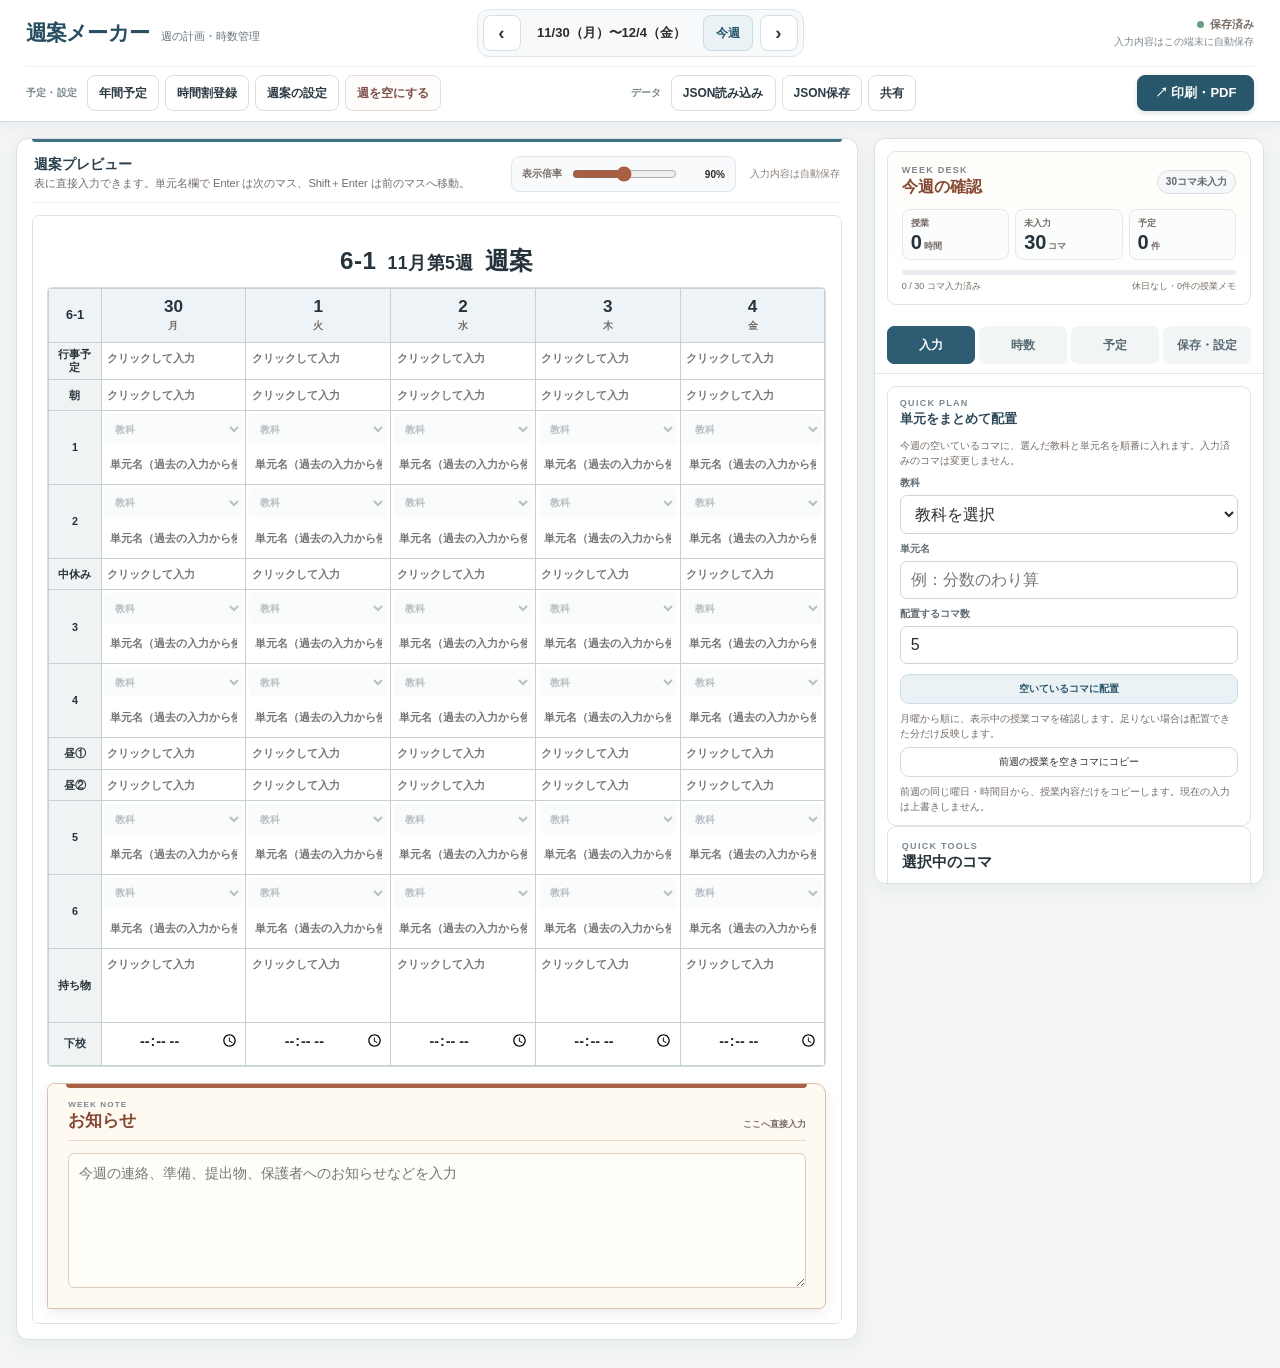
==== commit d3ba60b1: "Document keyboard entry shortcuts in the weekly grid" ====
--- a/index.html
+++ b/index.html
@@ -59,7 +59,7 @@
       <div class="preview-top">
         <div>
           <h2>週案プレビュー</h2>
-          <p>週案のマスを直接入力できます。右側には便利機能をまとめています。</p>
+          <p>表に直接入力できます。単元名欄で Enter は次のマス、Shift＋Enter は前のマスへ移動。</p>
         </div>
         <div class="preview-tools">
           <label class="preview-zoom-control">
--- a/styles.css
+++ b/styles.css
@@ -2199,7 +2199,9 @@
 
 
 /* 共有URLは閲覧専用。編集・設定・読み込み操作を画面から隠す。 */
-body.share-view .header-actions > :not(#printButton),
+body.share-view .header-actions > :not(#printButton):not(.action-group-primary),
+body.share-view .header-actions .action-group:not(.action-group-primary),
+body.share-view .header-actions .action-group-primary > :not(#printButton),
 body.share-view .week-nav button,
 body.share-view .settings-panel,
 body.share-view .preview-tools,
--- a/workspace.css
+++ b/workspace.css
@@ -0,0 +1,775 @@
+/* Desktop/tablet-first workspace layer.
+   Keep the established plan and print styles; this file defines the working layout. */
+:root {
+  --workspace-bg: #f2f4f5;
+  --workspace-surface: #ffffff;
+  --workspace-line: #d8dfe3;
+  --workspace-text: #26333b;
+  --workspace-muted: #67747d;
+  --workspace-accent: #315f76;
+  --workspace-accent-soft: #eaf2f6;
+}
+
+html, body {
+  background: var(--workspace-bg);
+  color: var(--workspace-text);
+}
+
+.app-header {
+  position: sticky;
+  top: 0;
+  z-index: 30;
+  display: block;
+  padding: 0 clamp(14px, 2vw, 30px);
+  border-bottom: 1px solid #d5dce0;
+  background: rgba(255, 255, 255, .97);
+  box-shadow: 0 3px 14px rgb(31 47 57 / 5%);
+  backdrop-filter: blur(14px);
+}
+
+.workspace-topline {
+  width: min(1880px, 100%);
+  min-height: 66px;
+  margin: 0 auto;
+  display: grid;
+  grid-template-columns: minmax(205px, 1fr) auto minmax(170px, 1fr);
+  align-items: center;
+  gap: 22px;
+}
+
+.brand {
+  display: flex;
+  align-items: baseline;
+  gap: 12px;
+  min-width: 0;
+}
+
+.brand h1 {
+  color: #284e62;
+  font-size: 21px;
+  font-weight: 800;
+  letter-spacing: -.035em;
+  white-space: nowrap;
+}
+
+.brand span {
+  color: var(--workspace-muted);
+  font-size: 11px;
+  white-space: nowrap;
+}
+
+.week-nav {
+  gap: 7px;
+  justify-content: center;
+  padding: 5px;
+  border: 1px solid #dfe5e8;
+  border-radius: 12px;
+  background: #f7f9fa;
+}
+
+.week-nav button,
+.header-button {
+  min-height: 36px;
+  border: 1px solid #d5dfe4;
+  border-radius: 8px;
+  background: #fff;
+  color: #2c3a43;
+  box-shadow: none;
+  font-size: 12px;
+  font-weight: 700;
+  transition: background-color .12s ease, border-color .12s ease;
+}
+
+.week-nav button {
+  min-width: 36px;
+}
+
+.week-nav .week-label {
+  min-width: 168px;
+  font-size: 13px;
+  font-weight: 800;
+  white-space: nowrap;
+}
+
+.week-nav .today.active,
+.week-nav .today {
+  background: #eaf2f6;
+  border-color: #c9dbe4;
+  color: #28556b;
+}
+
+.week-nav button:hover,
+.header-button:hover {
+  background: #f3f7f9;
+  border-color: #a8bdc8;
+  transform: none;
+}
+
+.topline-status {
+  display: flex;
+  flex-direction: column;
+  align-items: flex-end;
+  justify-content: center;
+  gap: 3px;
+  min-width: 0;
+}
+
+.topline-status .status-dot {
+  margin: 0;
+  font-size: 11px;
+  font-weight: 750;
+}
+
+.status-help {
+  color: #7b878e;
+  font-size: 10px;
+}
+
+.header-actions {
+  width: min(1880px, 100%);
+  min-height: 54px;
+  margin: 0 auto;
+  padding: 8px 0 10px;
+  display: grid;
+  grid-template-columns: minmax(0, 1.2fr) minmax(0, 1fr) auto;
+  align-items: center;
+  gap: 12px;
+  border-top: 1px solid #edf0f2;
+}
+
+.action-group {
+  display: flex;
+  align-items: center;
+  gap: 6px;
+  min-width: 0;
+  flex-wrap: wrap;
+}
+
+.action-group-label {
+  color: #7b878e;
+  margin-right: 3px;
+  font-size: 10px;
+  font-weight: 800;
+  letter-spacing: .04em;
+  white-space: nowrap;
+}
+
+.action-group .header-button {
+  padding: 0 11px;
+  white-space: nowrap;
+}
+
+.action-group .subtle-destructive {
+  color: #7d514a;
+  background: #fffdfc;
+  border-color: #eadbd8;
+}
+
+.action-group .subtle-destructive:hover {
+  background: #fff5f3;
+  border-color: #d6b6b0;
+}
+
+.action-group-primary {
+  justify-content: flex-end;
+}
+
+.action-group-primary #printButton {
+  min-width: 112px;
+  padding: 0 17px;
+  border-color: #28566b;
+  background: #28566b;
+  color: #fff;
+  font-size: 13px;
+  font-weight: 800;
+  box-shadow: 0 2px 5px rgb(40 86 107 / 18%);
+}
+
+.action-group-primary #printButton:hover {
+  background: #1f4659;
+  border-color: #1f4659;
+}
+
+.workspace {
+  width: min(1880px, calc(100% - 32px));
+  margin: 16px auto 28px;
+  display: grid;
+  grid-template-columns: minmax(0, 2.05fr) minmax(370px, .95fr);
+  gap: 16px;
+  align-items: start;
+}
+
+.preview-panel,
+.settings-panel {
+  min-width: 0;
+  overflow: visible;
+  border: 1px solid #d9e0e3;
+  border-radius: 12px;
+  background: var(--workspace-surface);
+  box-shadow: 0 5px 18px rgb(35 53 63 / 5%);
+}
+
+.preview-panel {
+  padding: 15px;
+}
+
+.preview-panel::before {
+  left: 15px;
+  right: 15px;
+  height: 3px;
+  background: #406e84;
+}
+
+.preview-top {
+  align-items: center;
+  margin-bottom: 12px;
+  padding: 2px 2px 10px;
+  border-bottom: 1px solid #edf0f2;
+}
+
+.preview-top h2 {
+  color: #2b404c;
+  font-size: 14px;
+  font-weight: 850;
+}
+
+.preview-top p {
+  font-size: 11px;
+  line-height: 1.45;
+}
+
+.preview-tools {
+  gap: 14px;
+}
+
+.preview-zoom-control {
+  gap: 8px;
+  padding: 7px 10px;
+  border: 1px solid #e0e6e9;
+  border-radius: 8px;
+  background: #f8fafb;
+}
+
+.preview-zoom-control input {
+  accent-color: #315f76;
+}
+
+.preview-save-note {
+  white-space: nowrap;
+}
+
+.plan-preview-wrap {
+  border-color: #dbe1e4;
+  border-radius: 8px;
+  box-shadow: none;
+  overflow: visible;
+}
+
+.print-sheet {
+  border-radius: 7px;
+  padding: 16px;
+}
+
+.plan-heading {
+  padding-top: 3px;
+}
+
+.table-wrap {
+  width: 100%;
+  overflow: auto;
+  border: 1px solid #d4dce0;
+  border-radius: 5px;
+  scrollbar-color: #b7c3c9 #eef2f4;
+  scrollbar-width: thin;
+  overscroll-behavior-inline: contain;
+}
+
+.weekly-table {
+  min-width: 760px;
+}
+
+.weekly-table th,
+.weekly-table td {
+  border-color: #c7d0d5;
+}
+
+.weekly-table thead th {
+  background: #edf3f6;
+}
+
+.date-head {
+  z-index: 8;
+}
+
+.corner-head,
+.row-label {
+  position: sticky;
+  left: 0;
+  z-index: 9;
+  box-shadow: 1px 0 0 #c7d0d5;
+}
+
+.corner-head {
+  z-index: 10;
+  background: #e9eff2;
+}
+
+.row-label {
+  background: #f0f3f4;
+}
+
+.row-lesson .plan-cell {
+  height: 82px;
+}
+
+.inline-lesson {
+  gap: 3px;
+  padding: 3px;
+}
+
+.inline-edit {
+  border-radius: 5px;
+}
+
+.inline-subject {
+  min-height: 27px;
+  font-size: 11px;
+}
+
+.inline-unit {
+  min-height: 31px;
+  font-size: 12px;
+}
+
+.plan-cell:focus-within {
+  background: #f2f8fb;
+  box-shadow: inset 0 0 0 2px #4c7c93;
+}
+
+.selected-cell {
+  outline: 2px solid #315f76;
+  outline-offset: -2px;
+}
+
+.settings-panel {
+  position: sticky;
+  top: 138px;
+  max-height: calc(100dvh - 154px);
+  overflow: auto;
+  overscroll-behavior: contain;
+  scrollbar-width: thin;
+  scrollbar-color: #bac6cc #f3f6f7;
+}
+
+.editor-panel {
+  padding: 12px;
+}
+
+.dashboard-hero {
+  border-color: #dce4e8;
+  border-radius: 9px;
+  box-shadow: none;
+}
+
+.dashboard-tabs {
+  position: sticky;
+  top: -12px;
+  z-index: 15;
+  display: grid;
+  grid-template-columns: repeat(4, minmax(0, 1fr));
+  gap: 4px;
+  margin: 12px -12px 12px;
+  padding: 9px 12px;
+  border-bottom: 1px solid #e0e6e9;
+  background: rgba(255,255,255,.97);
+  backdrop-filter: blur(10px);
+}
+
+.dashboard-tab {
+  min-width: 0;
+  min-height: 38px;
+  padding: 7px 5px;
+  border: 1px solid transparent;
+  border-radius: 7px;
+  background: #f2f5f6;
+  color: #596a73;
+  font-size: 12px;
+  font-weight: 800;
+  line-height: 1.2;
+  white-space: nowrap;
+  cursor: pointer;
+}
+
+.dashboard-tab:hover {
+  background: #e9f0f3;
+}
+
+.dashboard-tab.active,
+.dashboard-tab[aria-pressed="true"] {
+  background: #2e5c72;
+  border-color: #2e5c72;
+  color: #fff;
+}
+
+#editorPanel[data-active-pane="input"] [data-dashboard-group]:not([data-dashboard-group="input"]),
+#editorPanel[data-active-pane="hours"] [data-dashboard-group]:not([data-dashboard-group="hours"]),
+#editorPanel[data-active-pane="schedule"] [data-dashboard-group]:not([data-dashboard-group="schedule"]),
+#editorPanel[data-active-pane="settings"] [data-dashboard-group]:not([data-dashboard-group="settings"]) {
+  display: none !important;
+}
+
+.dashboard-section,
+.dashboard-detail,
+.dashboard-settings-card {
+  border-color: #dfe5e8;
+  border-radius: 9px;
+  box-shadow: none;
+}
+
+.dashboard-section {
+  margin-top: 10px;
+}
+
+.dashboard-section-head {
+  margin-bottom: 10px;
+}
+
+.dashboard-section h3,
+.dashboard-settings-card h3 {
+  color: #2e4958;
+}
+
+.selection-card {
+  border-color: #d9e3e8;
+  border-radius: 9px;
+  box-shadow: none;
+}
+
+.selection-card.empty-selection {
+  background: #f4f7f8;
+}
+
+.field input,
+.field select,
+.field textarea {
+  border-color: #cbd6dc;
+  border-radius: 7px;
+}
+
+.field input:focus,
+.field select:focus,
+.field textarea:focus {
+  border-color: #507d93;
+  box-shadow: 0 0 0 3px rgb(80 125 147 / 12%);
+}
+
+.secondary-button {
+  background: #eaf2f6;
+  border-color: #cbdde6;
+  color: #2b566b;
+}
+
+.secondary-button:hover {
+  background: #dcebf2;
+  border-color: #a8c4d1;
+}
+
+@media (min-width: 1500px) {
+  .workspace {
+    grid-template-columns: minmax(0, 2.15fr) minmax(390px, .9fr);
+    gap: 18px;
+  }
+
+  .print-sheet {
+    padding: 18px;
+  }
+}
+
+@media (max-width: 1250px) and (min-width: 931px) {
+  .app-header {
+    padding-inline: 14px;
+  }
+
+  .workspace-topline {
+    grid-template-columns: minmax(170px, .7fr) auto minmax(130px, .6fr);
+    gap: 12px;
+  }
+
+  .brand {
+    gap: 7px;
+    flex-wrap: wrap;
+  }
+
+  .brand h1 {
+    font-size: 19px;
+  }
+
+  .brand span {
+    font-size: 10px;
+  }
+
+  .week-nav .week-label {
+    min-width: 150px;
+    font-size: 12px;
+  }
+
+  .header-actions {
+    grid-template-columns: minmax(0, 1fr) minmax(0, 1fr) auto;
+    gap: 8px;
+  }
+
+  .action-group {
+    gap: 4px;
+  }
+
+  .action-group .header-button {
+    padding-inline: 8px;
+    font-size: 11px;
+  }
+
+  .action-group-label {
+    display: none;
+  }
+
+  .workspace {
+    width: calc(100% - 24px);
+    grid-template-columns: minmax(0, 1.65fr) minmax(320px, .95fr);
+    gap: 12px;
+  }
+
+  .preview-panel {
+    padding: 11px;
+  }
+
+  .print-sheet {
+    padding: 10px;
+  }
+
+  .weekly-table {
+    min-width: 700px;
+  }
+
+  .row-lesson .plan-cell {
+    height: 76px;
+  }
+
+  .settings-panel {
+    top: 134px;
+    max-height: calc(100dvh - 148px);
+  }
+
+  .editor-panel {
+    padding: 10px;
+  }
+
+  .dashboard-tabs {
+    top: -10px;
+    margin: 10px -10px 10px;
+    padding: 8px 10px;
+  }
+
+  .dashboard-tab {
+    font-size: 11px;
+  }
+}
+
+@media (max-width: 930px) {
+  .app-header {
+    position: relative;
+    padding: 0 14px;
+  }
+
+  .workspace-topline {
+    grid-template-columns: 1fr auto;
+    min-height: auto;
+    padding: 12px 0;
+    gap: 10px;
+  }
+
+  .brand {
+    grid-column: 1;
+    grid-row: 1;
+    flex-wrap: wrap;
+    gap: 4px 9px;
+  }
+
+  .week-nav {
+    grid-column: 1 / -1;
+    grid-row: 2;
+    justify-self: stretch;
+  }
+
+  .topline-status {
+    grid-column: 2;
+    grid-row: 1;
+  }
+
+  .status-help {
+    display: none;
+  }
+
+  .header-actions {
+    display: flex;
+    flex-wrap: wrap;
+    justify-content: space-between;
+    padding: 8px 0 10px;
+    gap: 8px;
+  }
+
+  .action-group {
+    flex: 1 1 100%;
+  }
+
+  .action-group-label {
+    min-width: 68px;
+  }
+
+  .workspace {
+    width: calc(100% - 20px);
+    grid-template-columns: minmax(0, 1fr);
+    gap: 12px;
+    margin-top: 10px;
+  }
+
+  .settings-panel {
+    position: relative;
+    top: auto;
+    max-height: none;
+    overflow: visible;
+  }
+
+  .dashboard-tabs {
+    top: 0;
+  }
+
+  .weekly-table {
+    min-width: 700px;
+  }
+}
+
+@media (max-width: 620px) {
+  .brand span {
+    display: none;
+  }
+
+  .header-actions {
+    justify-content: start;
+  }
+
+  .action-group {
+    gap: 5px;
+  }
+
+  .action-group-label {
+    display: none;
+  }
+
+  .action-group .header-button {
+    min-height: 40px;
+    flex: 1 1 auto;
+    padding-inline: 8px;
+    font-size: 11px;
+  }
+
+  .action-group-primary {
+    width: 100%;
+  }
+
+  .action-group-primary #printButton {
+    width: 100%;
+  }
+
+  .preview-panel {
+    padding: 9px;
+  }
+
+  .preview-top {
+    align-items: stretch;
+    flex-direction: column;
+  }
+
+  .print-sheet {
+    padding: 8px;
+  }
+
+  .dashboard-tabs {
+    gap: 3px;
+  }
+
+  .dashboard-tab {
+    padding-inline: 2px;
+    font-size: 10px;
+  }
+}
+
+@media print {
+  .workspace-topline,
+  .header-actions,
+  .dashboard-tabs {
+    display: none !important;
+  }
+
+  .app-header {
+    position: static;
+    border: 0;
+    box-shadow: none;
+  }
+
+  .workspace {
+    width: 100%;
+    margin: 0;
+  }
+
+  .settings-panel {
+    display: none !important;
+  }
+
+  .preview-panel {
+    border: 0;
+    box-shadow: none;
+    padding: 0;
+  }
+}
+
+@media (prefers-reduced-motion: reduce) {
+  .week-nav button,
+  .header-button {
+    transition: none;
+  }
+}
+
+
+/* Shared read-only view keeps its compact brand and the print action only. */
+body.share-view .app-header {
+  display: block;
+}
+
+body.share-view .workspace-topline {
+  display: flex;
+  justify-content: space-between;
+  min-height: 58px;
+}
+
+body.share-view .week-nav {
+  border: 0;
+  background: transparent;
+}
+
+body.share-view .header-actions {
+  display: flex;
+  justify-content: flex-end;
+  min-height: 0;
+  padding: 0 0 8px;
+  border-top: 0;
+}
+
+body.share-view .action-group-primary {
+  display: flex;
+  justify-content: flex-end;
+}
+
+body.share-view .action-group-primary #printButton {
+  display: inline-flex;
+  align-items: center;
+  justify-content: center;
+}
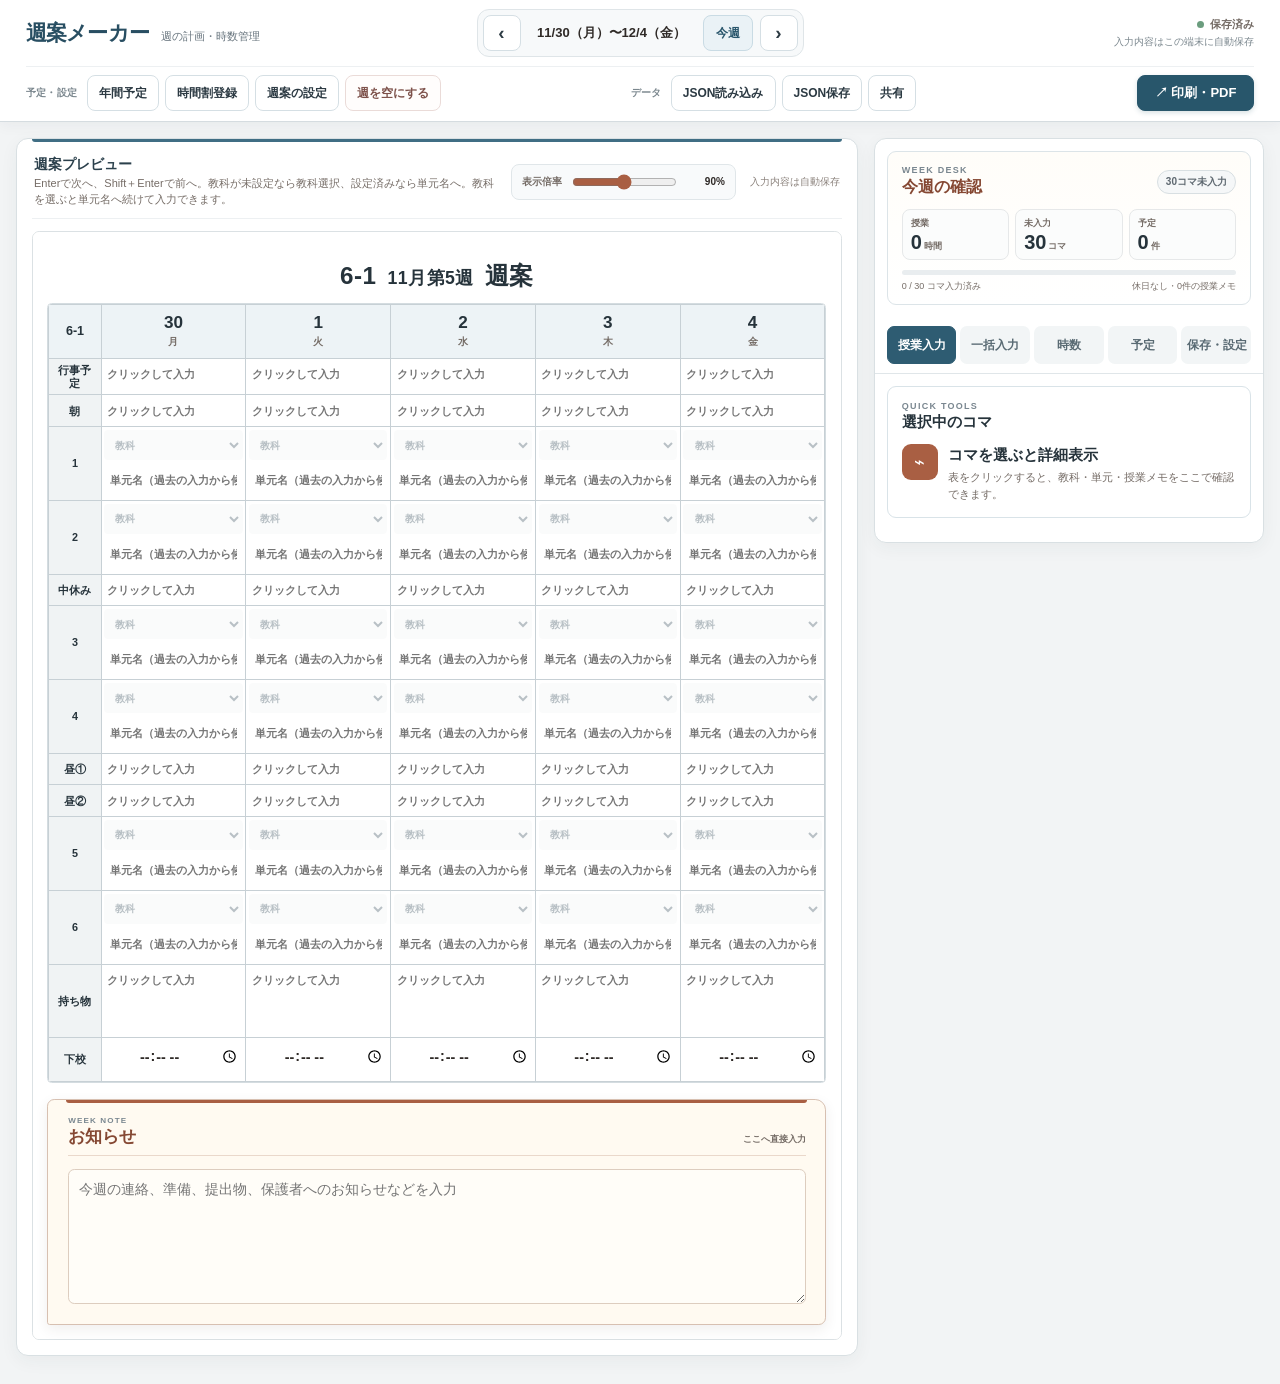
==== commit 41bbce5c: "Explain context-aware keyboard flow in the weekly plan" ====
--- a/index.html
+++ b/index.html
@@ -59,7 +59,7 @@
       <div class="preview-top">
         <div>
           <h2>週案プレビュー</h2>
-          <p>表に直接入力できます。単元名欄で Enter は次のマス、Shift＋Enter は前のマスへ移動。</p>
+          <p>Enterで次へ、Shift＋Enterで前へ。教科が未設定なら教科選択、設定済みなら単元名へ。教科を選ぶと単元名へ続けて入力できます。</p>
         </div>
         <div class="preview-tools">
           <label class="preview-zoom-control">
--- a/workspace.css
+++ b/workspace.css
@@ -376,7 +376,7 @@
   top: -12px;
   z-index: 15;
   display: grid;
-  grid-template-columns: repeat(4, minmax(0, 1fr));
+  grid-template-columns: repeat(5, minmax(0, 1fr));
   gap: 4px;
   margin: 12px -12px 12px;
   padding: 9px 12px;
@@ -412,6 +412,7 @@
 }
 
 #editorPanel[data-active-pane="input"] [data-dashboard-group]:not([data-dashboard-group="input"]),
+#editorPanel[data-active-pane="bulk"] [data-dashboard-group]:not([data-dashboard-group="bulk"]),
 #editorPanel[data-active-pane="hours"] [data-dashboard-group]:not([data-dashboard-group="hours"]),
 #editorPanel[data-active-pane="schedule"] [data-dashboard-group]:not([data-dashboard-group="schedule"]),
 #editorPanel[data-active-pane="settings"] [data-dashboard-group]:not([data-dashboard-group="settings"]) {
@@ -724,6 +725,13 @@
     display: none !important;
   }
 
+  /* Sticky row labels are for on-screen navigation only, never for print layout. */
+  .corner-head,
+  .row-label {
+    position: static !important;
+    box-shadow: none !important;
+  }
+
   .preview-panel {
     border: 0;
     box-shadow: none;
